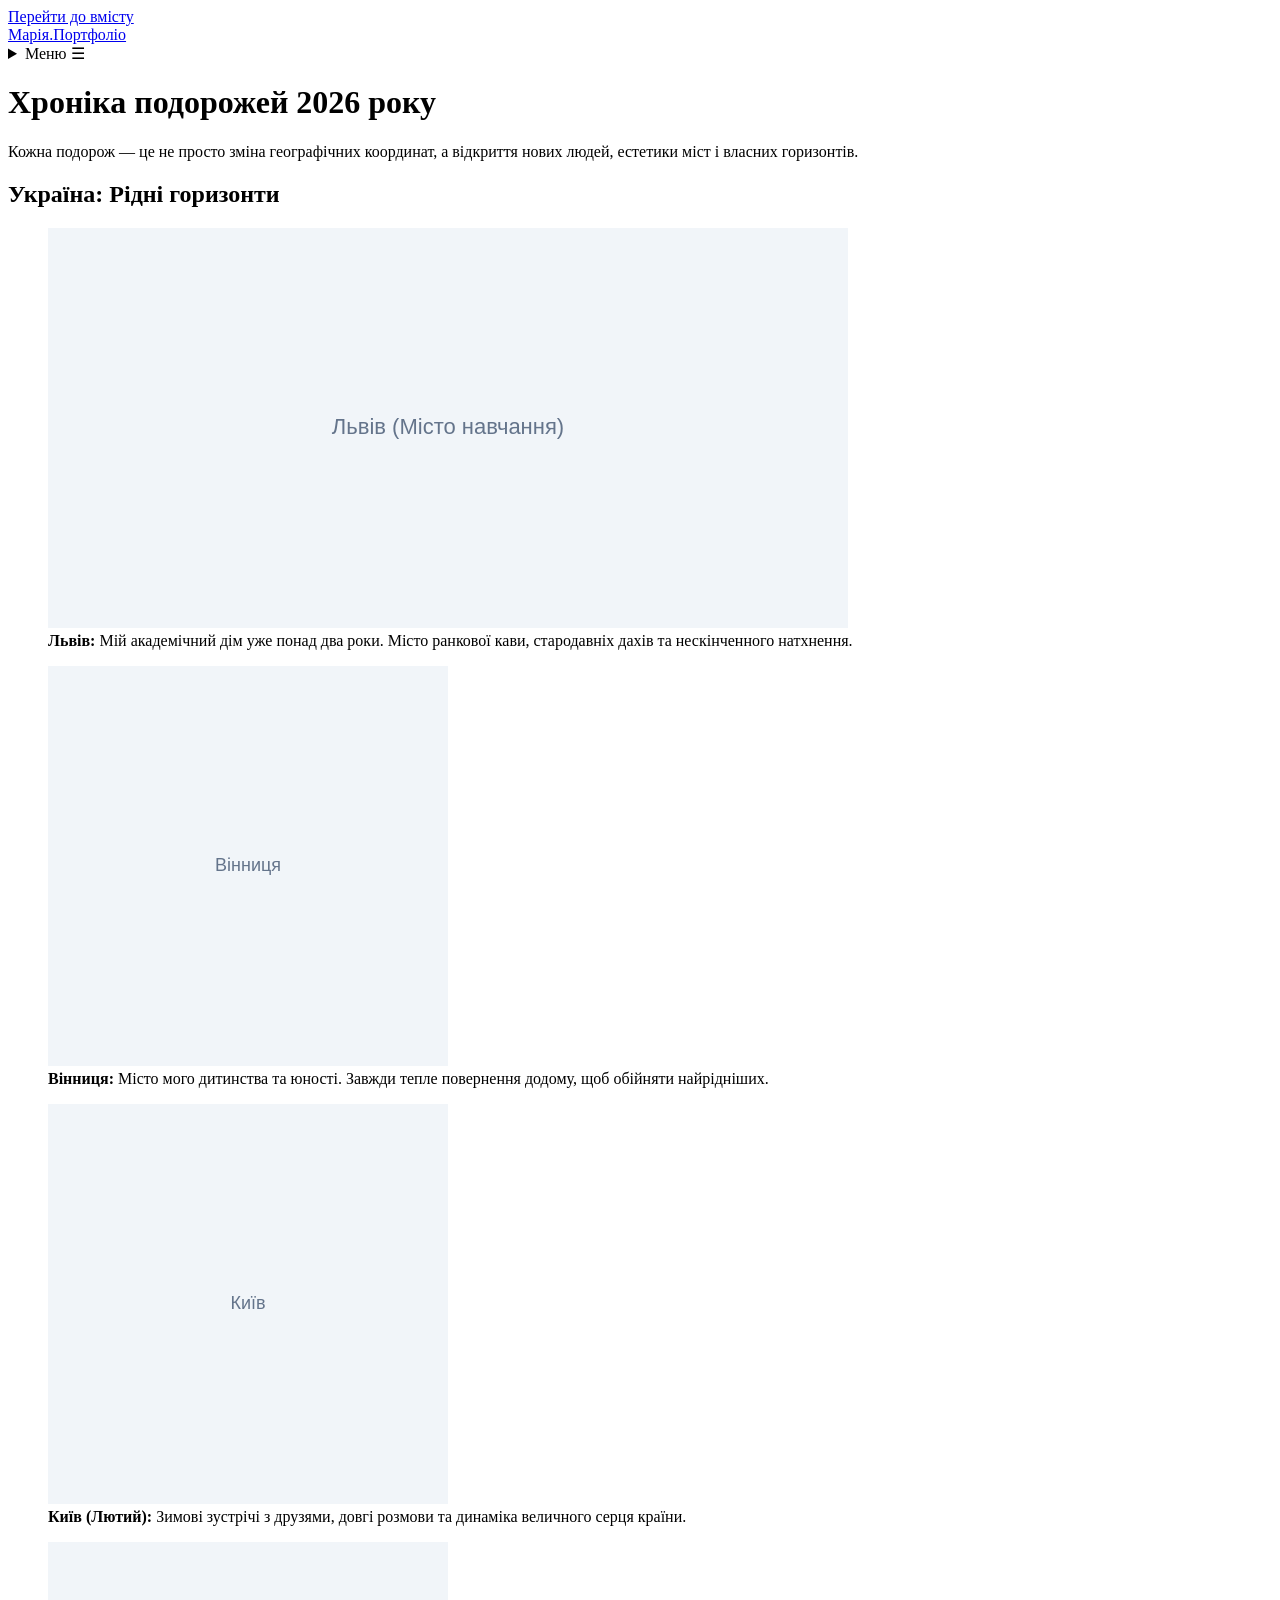
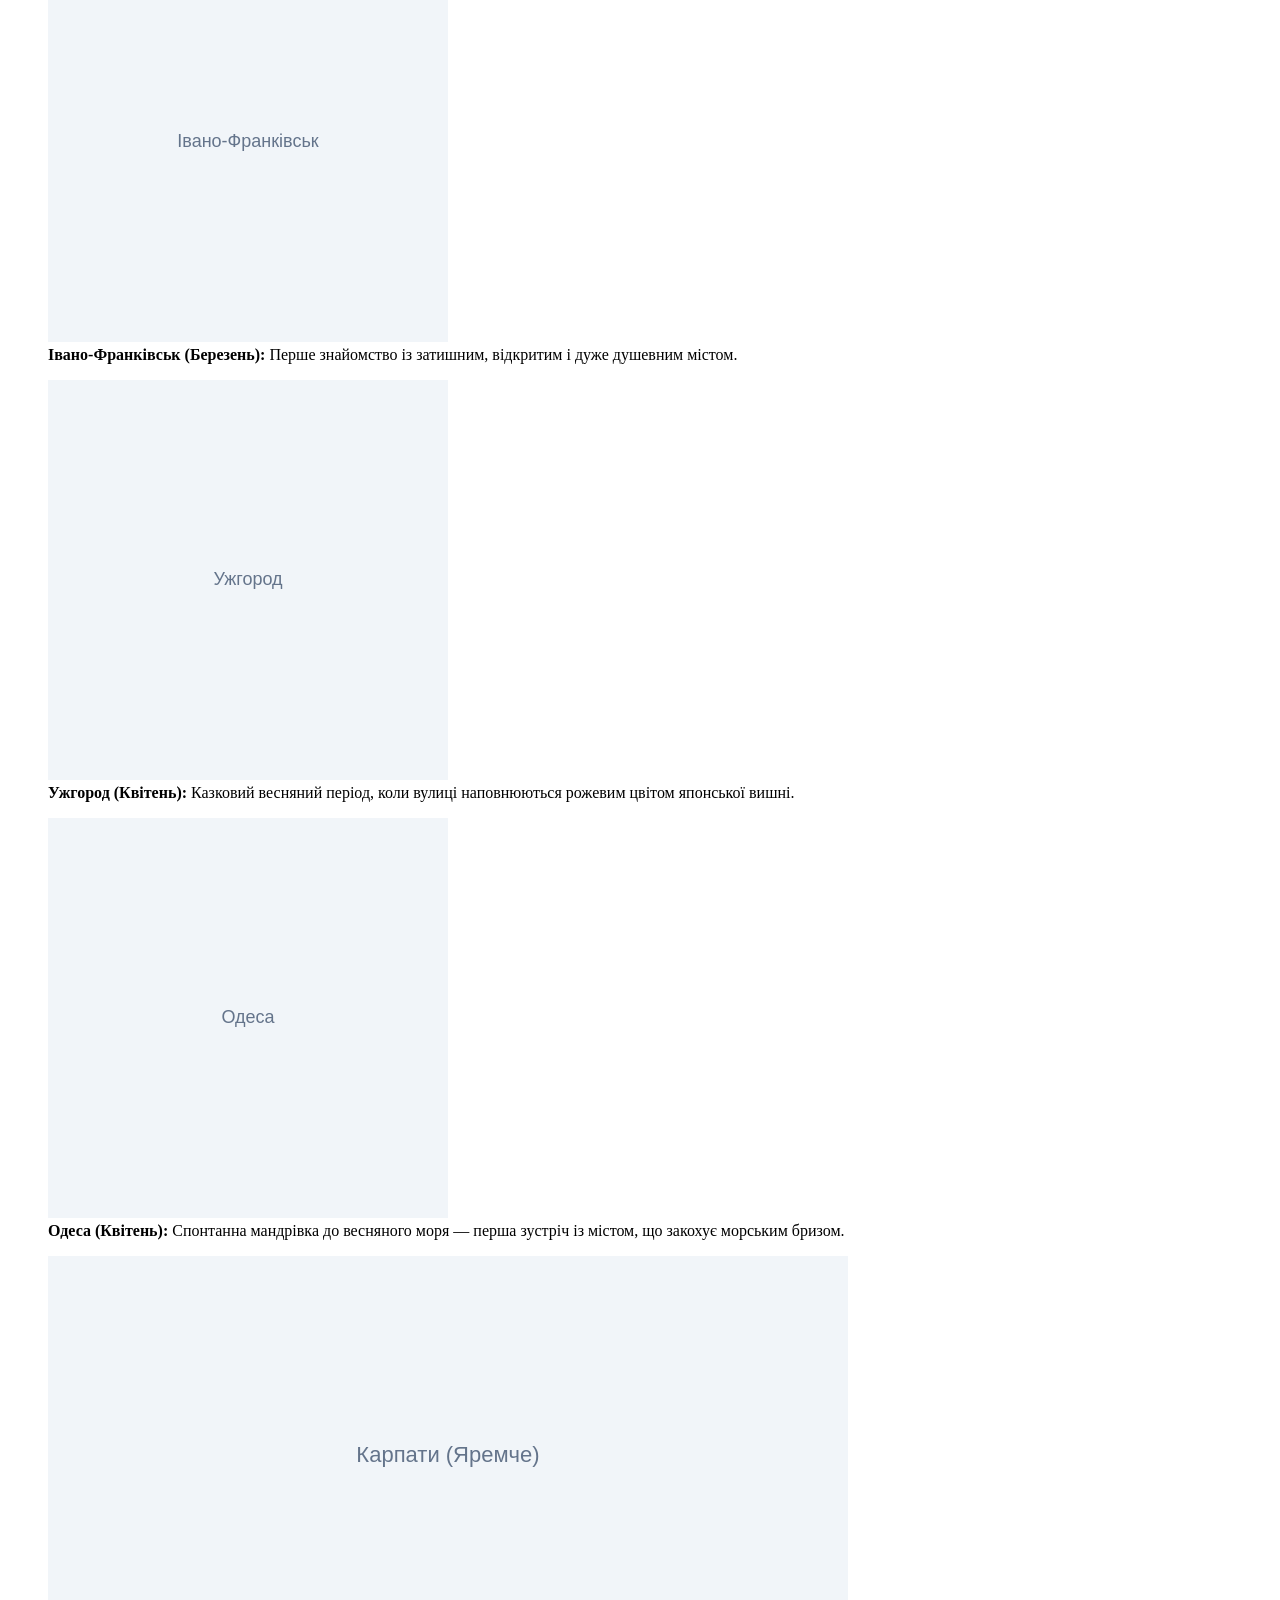
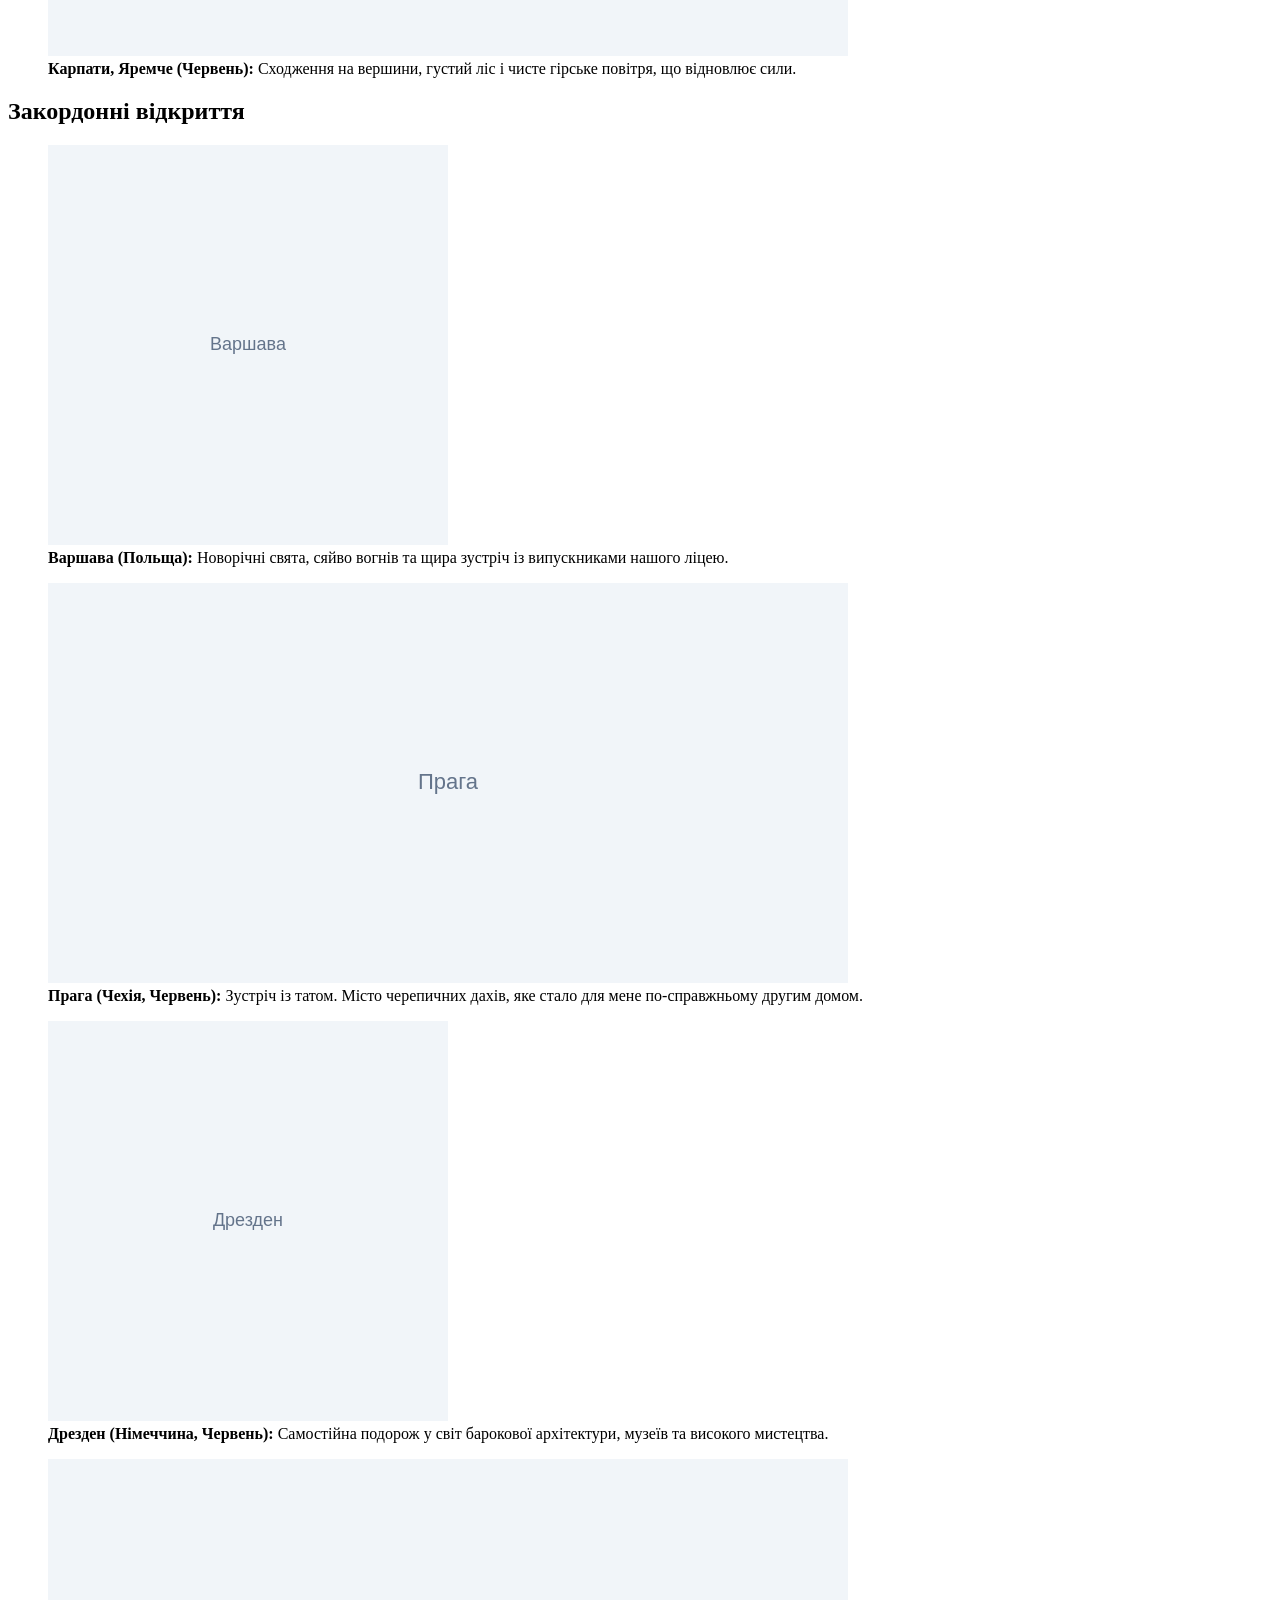
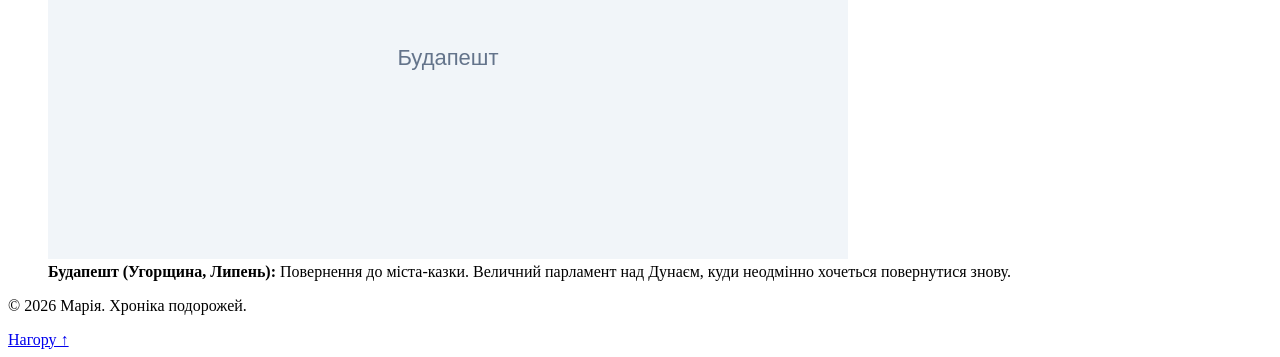
==== travel.html @ c231ede5 "Creating all parts of main website" ====
<!DOCTYPE html>
<html lang="uk">
<head>
    <meta charset="utf-8">
    <meta name="viewport" content="width=device-width, initial-scale=1">
    <title>Подорожі 2026 — Марія</title>
    <meta name="description" content="Щоденник мандрівок Марії за 2026 рік: Україна та європейські міста.">
    <link rel="stylesheet" href="css/style.css">
</head>
<body>
<a href="#main-content" class="skip-link">Перейти до вмісту</a>

<header class="header">
    <div class="container header__inner">
        <a href="index.html" class="header__logo">Марія.Портфоліо</a>
        <nav class="nav" aria-label="Навігація">
            <details class="nav__menu">
                <summary class="nav__summary">Меню ☰</summary>
                <ul class="nav__list">
                    <li><a href="index.html" class="nav__link">Головна</a></li>
                    <li><a href="books.html" class="nav__link">Книги</a></li>
                    <li><a href="travel.html" class="nav__link nav__link--active">Подорожі 2026</a></li>
                    <li><a href="index.html#contact" class="nav__link">Контакти</a></li>
                </ul>
            </details>
        </nav>
    </div>
</header>

<main id="main-content" class="container section">
    <h1 class="section__title">Хроніка подорожей 2026 року</h1>
    <p class="text-constrained">Кожна подорож — це не просто зміна географічних координат, а відкриття нових людей, естетики міст і власних горизонтів.</p>

    <!-- Секція: Україна -->
    <section class="section">
        <h2>Україна: Рідні горизонти</h2>
        <div class="mosaic-grid">
            <figure class="card mosaic-grid__item--wide">
                <img src="data:image/svg+xml;utf8,<svg xmlns='http://www.w3.org/2000/svg' width='800' height='400' style='background:%23f1f5f9;'><text x='50%25' y='50%25' dominant-baseline='middle' text-anchor='middle' fill='%2364748b' font-family='sans-serif' font-size='22'>Львів (Місто навчання)</text></svg>" alt="Вулички Львова" width="800" height="400" loading="lazy">
                <figcaption><strong>Львів:</strong> Мій академічний дім уже понад два роки. Місто ранкової кави, стародавніх дахів та нескінченного натхнення.</figcaption>
            </figure>

            <figure class="card">
                <img src="data:image/svg+xml;utf8,<svg xmlns='http://www.w3.org/2000/svg' width='400' height='400' style='background:%23f1f5f9;'><text x='50%25' y='50%25' dominant-baseline='middle' text-anchor='middle' fill='%2364748b' font-family='sans-serif' font-size='18'>Вінниця</text></svg>" alt="Місто Вінниця" width="400" height="400" loading="lazy">
                <figcaption><strong>Вінниця:</strong> Місто мого дитинства та юності. Завжди тепле повернення додому, щоб обійняти найрідніших.</figcaption>
            </figure>

            <figure class="card">
                <img src="data:image/svg+xml;utf8,<svg xmlns='http://www.w3.org/2000/svg' width='400' height='400' style='background:%23f1f5f9;'><text x='50%25' y='50%25' dominant-baseline='middle' text-anchor='middle' fill='%2364748b' font-family='sans-serif' font-size='18'>Київ</text></svg>" alt="Київ у лютому" width="400" height="400" loading="lazy">
                <figcaption><strong>Київ (Лютий):</strong> Зимові зустрічі з друзями, довгі розмови та динаміка величного серця країни.</figcaption>
            </figure>

            <figure class="card">
                <img src="data:image/svg+xml;utf8,<svg xmlns='http://www.w3.org/2000/svg' width='400' height='400' style='background:%23f1f5f9;'><text x='50%25' y='50%25' dominant-baseline='middle' text-anchor='middle' fill='%2364748b' font-family='sans-serif' font-size='18'>Івано-Франківськ</text></svg>" alt="Вулички Франківська" width="400" height="400" loading="lazy">
                <figcaption><strong>Івано-Франківськ (Березень):</strong> Перше знайомство із затишним, відкритим і дуже душевним містом.</figcaption>
            </figure>

            <figure class="card">
                <img src="data:image/svg+xml;utf8,<svg xmlns='http://www.w3.org/2000/svg' width='400' height='400' style='background:%23f1f5f9;'><text x='50%25' y='50%25' dominant-baseline='middle' text-anchor='middle' fill='%2364748b' font-family='sans-serif' font-size='18'>Ужгород</text></svg>" alt="Цвітіння сакури в Ужгороді" width="400" height="400" loading="lazy">
                <figcaption><strong>Ужгород (Квітень):</strong> Казковий весняний період, коли вулиці наповнюються рожевим цвітом японської вишні.</figcaption>
            </figure>

            <figure class="card">
                <img src="data:image/svg+xml;utf8,<svg xmlns='http://www.w3.org/2000/svg' width='400' height='400' style='background:%23f1f5f9;'><text x='50%25' y='50%25' dominant-baseline='middle' text-anchor='middle' fill='%2364748b' font-family='sans-serif' font-size='18'>Одеса</text></svg>" alt="Чорне море біля Одеси" width="400" height="400" loading="lazy">
                <figcaption><strong>Одеса (Квітень):</strong> Спонтанна мандрівка до весняного моря — перша зустріч із містом, що закохує морським бризом.</figcaption>
            </figure>

            <figure class="card mosaic-grid__item--wide">
                <img src="data:image/svg+xml;utf8,<svg xmlns='http://www.w3.org/2000/svg' width='800' height='400' style='background:%23f1f5f9;'><text x='50%25' y='50%25' dominant-baseline='middle' text-anchor='middle' fill='%2364748b' font-family='sans-serif' font-size='22'>Карпати (Яремче)</text></svg>" alt="Карпатські гори в Яремче" width="800" height="400" loading="lazy">
                <figcaption><strong>Карпати, Яремче (Червень):</strong> Сходження на вершини, густий ліс і чисте гірське повітря, що відновлює сили.</figcaption>
            </figure>
        </div>
    </section>

    <!-- Секція: Закордон -->
    <section class="section">
        <h2>Закордонні відкриття</h2>
        <div class="mosaic-grid">
            <figure class="card">
                <img src="data:image/svg+xml;utf8,<svg xmlns='http://www.w3.org/2000/svg' width='400' height='400' style='background:%23f1f5f9;'><text x='50%25' y='50%25' dominant-baseline='middle' text-anchor='middle' fill='%2364748b' font-family='sans-serif' font-size='18'>Варшава</text></svg>" alt="Святкова Варшава" width="400" height="400" loading="lazy">
                <figcaption><strong>Варшава (Польща):</strong> Новорічні свята, сяйво вогнів та щира зустріч із випускниками нашого ліцею.</figcaption>
            </figure>

            <figure class="card mosaic-grid__item--wide">
                <img src="data:image/svg+xml;utf8,<svg xmlns='http://www.w3.org/2000/svg' width='800' height='400' style='background:%23f1f5f9;'><text x='50%25' y='50%25' dominant-baseline='middle' text-anchor='middle' fill='%2364748b' font-family='sans-serif' font-size='22'>Прага</text></svg>" alt="Прага, Чехія" width="800" height="400" loading="lazy">
                <figcaption><strong>Прага (Чехія, Червень):</strong> Зустріч із татом. Місто черепичних дахів, яке стало для мене по-справжньому другим домом.</figcaption>
            </figure>

            <figure class="card">
                <img src="data:image/svg+xml;utf8,<svg xmlns='http://www.w3.org/2000/svg' width='400' height='400' style='background:%23f1f5f9;'><text x='50%25' y='50%25' dominant-baseline='middle' text-anchor='middle' fill='%2364748b' font-family='sans-serif' font-size='18'>Дрезден</text></svg>" alt="Дрезден, Німеччина" width="400" height="400" loading="lazy">
                <figcaption><strong>Дрезден (Німеччина, Червень):</strong> Самостійна подорож у світ барокової архітектури, музеїв та високого мистецтва.</figcaption>
            </figure>

            <figure class="card mosaic-grid__item--wide">
                <img src="data:image/svg+xml;utf8,<svg xmlns='http://www.w3.org/2000/svg' width='800' height='400' style='background:%23f1f5f9;'><text x='50%25' y='50%25' dominant-baseline='middle' text-anchor='middle' fill='%2364748b' font-family='sans-serif' font-size='22'>Будапешт</text></svg>" alt="Будапешт, Угорщина" width="800" height="400" loading="lazy">
                <figcaption><strong>Будапешт (Угорщина, Липень):</strong> Повернення до міста-казки. Величний парламент над Дунаєм, куди неодмінно хочеться повернутися знову.</figcaption>
            </figure>
        </div>
    </section>
</main>

<footer class="footer">
    <div class="container footer__inner">
        <p>&copy; 2026 Марія. Хроніка подорожей.</p>
        <a href="#main-content" class="footer__to-top">Нагору ↑</a>
    </div>
</footer>
</body>
</html>
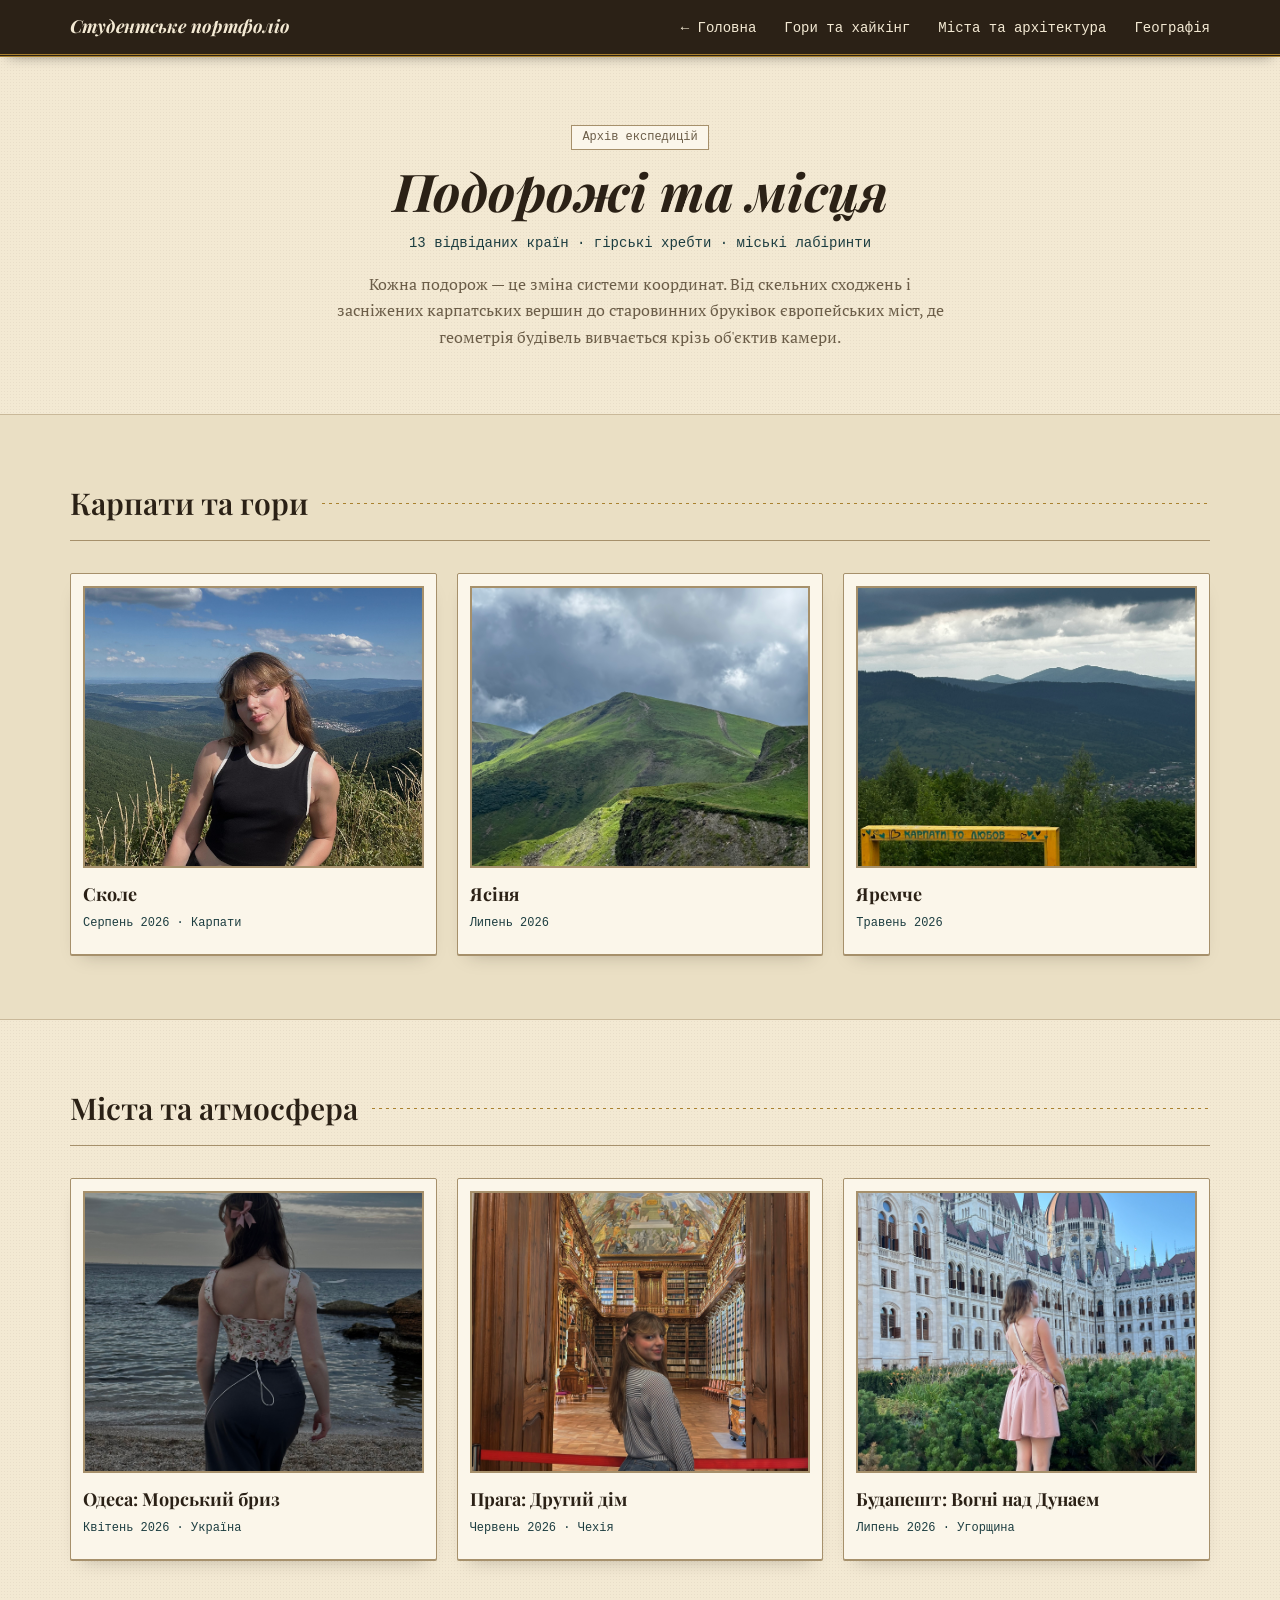
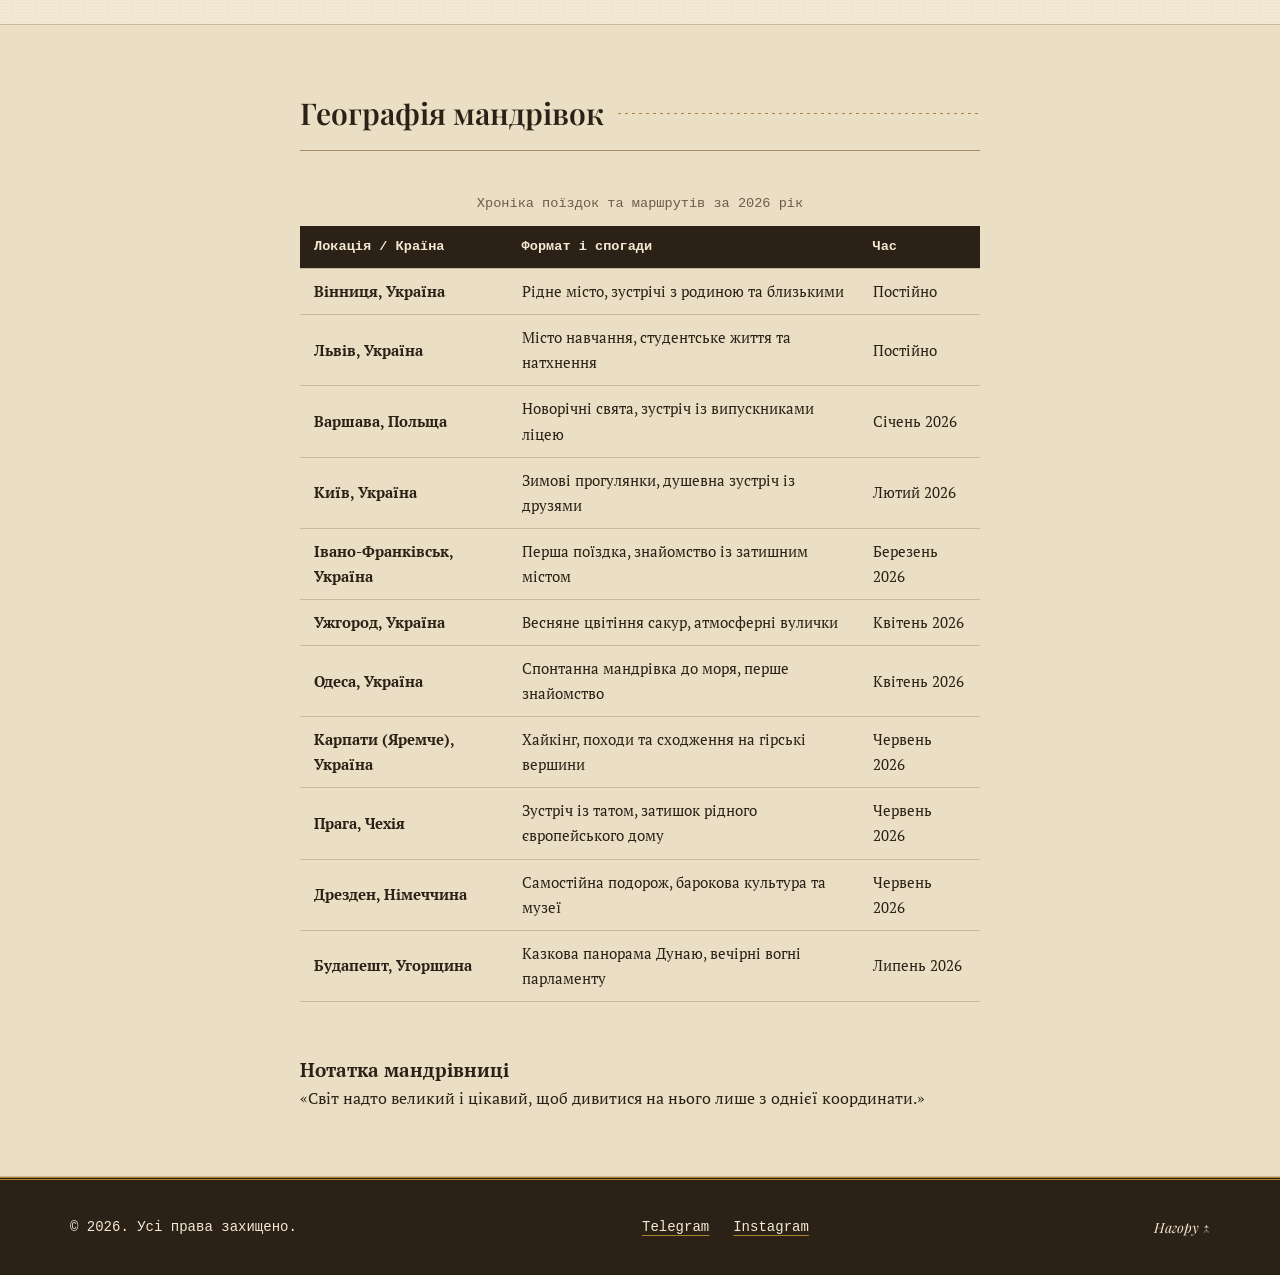
==== commit 454cc8e1: "Creating another part-site of main site" ====
--- a/travel.html
+++ b/travel.html
@@ -1,109 +1,248 @@
 <!DOCTYPE html>
 <html lang="uk">
 <head>
-    <meta charset="utf-8">
-    <meta name="viewport" content="width=device-width, initial-scale=1">
-    <title>Подорожі 2026 — Марія</title>
-    <meta name="description" content="Щоденник мандрівок Марії за 2026 рік: Україна та європейські міста.">
-    <link rel="stylesheet" href="css/style.css">
+    <meta charset="UTF-8" />
+    <meta name="viewport" content="width=device-width, initial-scale=1.0" />
+    <title>Подорожі та місця — Марія</title>
+    <meta
+            name="description"
+            content="Архів подорожей, міських спостережень та гірських маршрутів. 13 країн, вершини та естетика пам'ятних локацій."
+    />
+
+    <link rel="icon" href="img/favicon.ico" type="image/x-icon" />
+
+    <meta property="og:title" content="Подорожі та місця — Марія" />
+    <meta property="og:description" content="Фотоархів та нотатки з подорожей Україною та світом." />
+    <meta property="og:image" content="https://miarx.github.io/img/IMG_9785.jpg" />
+    <meta property="og:type" content="website" />
+
+    <link rel="preconnect" href="https://fonts.googleapis.com" />
+    <link rel="preconnect" href="https://fonts.gstatic.com" crossorigin />
+    <link
+            href="https://fonts.googleapis.com/css2?family=Playfair+Display:ital,wght@0,600;0,700;1,600;1,700&family=PT+Serif:ital,wght@0,400;0,700;1,400&family=PT+Mono&display=swap&subset=cyrillic,latin"
+            rel="stylesheet"
+    />
+
+    <link rel="stylesheet" href="css/style.css" />
 </head>
 <body>
-<a href="#main-content" class="skip-link">Перейти до вмісту</a>
-
-<header class="header">
-    <div class="container header__inner">
-        <a href="index.html" class="header__logo">Марія.Портфоліо</a>
-        <nav class="nav" aria-label="Навігація">
-            <details class="nav__menu">
-                <summary class="nav__summary">Меню ☰</summary>
-                <ul class="nav__list">
-                    <li><a href="index.html" class="nav__link">Головна</a></li>
-                    <li><a href="books.html" class="nav__link">Книги</a></li>
-                    <li><a href="travel.html" class="nav__link nav__link--active">Подорожі 2026</a></li>
-                    <li><a href="index.html#contact" class="nav__link">Контакти</a></li>
+<a href="#main" class="skip-link">Перейти до основного вмісту</a>
+
+<header class="site-header">
+    <div class="wrap">
+        <a href="index.html" class="brand" aria-label="Повернутися на головну">Студентське портфоліо</a>
+
+        <nav class="nav" aria-label="Головна навігація">
+            <ul class="nav-list">
+                <li><a href="index.html">← Головна</a></li>
+                <li><a href="#mountains">Гори та хайкінг</a></li>
+                <li><a href="#cities">Міста та архітектура</a></li>
+                <li><a href="#countries">Географія</a></li>
+            </ul>
+
+            <details class="mobile-menu">
+                <summary class="nav-toggle">Зміст ☰</summary>
+                <ul class="nav-mobile">
+                    <li><a href="index.html">← Головна</a></li>
+                    <li><a href="#mountains">Гори та хайкінг</a></li>
+                    <li><a href="#cities">Міста та архітектура</a></li>
+                    <li><a href="#countries">Географія</a></li>
                 </ul>
             </details>
         </nav>
     </div>
 </header>
 
-<main id="main-content" class="container section">
-    <h1 class="section__title">Хроніка подорожей 2026 року</h1>
-    <p class="text-constrained">Кожна подорож — це не просто зміна географічних координат, а відкриття нових людей, естетики міст і власних горизонтів.</p>
-
-    <!-- Секція: Україна -->
-    <section class="section">
-        <h2>Україна: Рідні горизонти</h2>
-        <div class="mosaic-grid">
-            <figure class="card mosaic-grid__item--wide">
-                <img src="data:image/svg+xml;utf8,<svg xmlns='http://www.w3.org/2000/svg' width='800' height='400' style='background:%23f1f5f9;'><text x='50%25' y='50%25' dominant-baseline='middle' text-anchor='middle' fill='%2364748b' font-family='sans-serif' font-size='22'>Львів (Місто навчання)</text></svg>" alt="Вулички Львова" width="800" height="400" loading="lazy">
-                <figcaption><strong>Львів:</strong> Мій академічний дім уже понад два роки. Місто ранкової кави, стародавніх дахів та нескінченного натхнення.</figcaption>
-            </figure>
-
-            <figure class="card">
-                <img src="data:image/svg+xml;utf8,<svg xmlns='http://www.w3.org/2000/svg' width='400' height='400' style='background:%23f1f5f9;'><text x='50%25' y='50%25' dominant-baseline='middle' text-anchor='middle' fill='%2364748b' font-family='sans-serif' font-size='18'>Вінниця</text></svg>" alt="Місто Вінниця" width="400" height="400" loading="lazy">
-                <figcaption><strong>Вінниця:</strong> Місто мого дитинства та юності. Завжди тепле повернення додому, щоб обійняти найрідніших.</figcaption>
-            </figure>
-
-            <figure class="card">
-                <img src="data:image/svg+xml;utf8,<svg xmlns='http://www.w3.org/2000/svg' width='400' height='400' style='background:%23f1f5f9;'><text x='50%25' y='50%25' dominant-baseline='middle' text-anchor='middle' fill='%2364748b' font-family='sans-serif' font-size='18'>Київ</text></svg>" alt="Київ у лютому" width="400" height="400" loading="lazy">
-                <figcaption><strong>Київ (Лютий):</strong> Зимові зустрічі з друзями, довгі розмови та динаміка величного серця країни.</figcaption>
-            </figure>
-
-            <figure class="card">
-                <img src="data:image/svg+xml;utf8,<svg xmlns='http://www.w3.org/2000/svg' width='400' height='400' style='background:%23f1f5f9;'><text x='50%25' y='50%25' dominant-baseline='middle' text-anchor='middle' fill='%2364748b' font-family='sans-serif' font-size='18'>Івано-Франківськ</text></svg>" alt="Вулички Франківська" width="400" height="400" loading="lazy">
-                <figcaption><strong>Івано-Франківськ (Березень):</strong> Перше знайомство із затишним, відкритим і дуже душевним містом.</figcaption>
-            </figure>
-
-            <figure class="card">
-                <img src="data:image/svg+xml;utf8,<svg xmlns='http://www.w3.org/2000/svg' width='400' height='400' style='background:%23f1f5f9;'><text x='50%25' y='50%25' dominant-baseline='middle' text-anchor='middle' fill='%2364748b' font-family='sans-serif' font-size='18'>Ужгород</text></svg>" alt="Цвітіння сакури в Ужгороді" width="400" height="400" loading="lazy">
-                <figcaption><strong>Ужгород (Квітень):</strong> Казковий весняний період, коли вулиці наповнюються рожевим цвітом японської вишні.</figcaption>
-            </figure>
-
-            <figure class="card">
-                <img src="data:image/svg+xml;utf8,<svg xmlns='http://www.w3.org/2000/svg' width='400' height='400' style='background:%23f1f5f9;'><text x='50%25' y='50%25' dominant-baseline='middle' text-anchor='middle' fill='%2364748b' font-family='sans-serif' font-size='18'>Одеса</text></svg>" alt="Чорне море біля Одеси" width="400" height="400" loading="lazy">
-                <figcaption><strong>Одеса (Квітень):</strong> Спонтанна мандрівка до весняного моря — перша зустріч із містом, що закохує морським бризом.</figcaption>
-            </figure>
-
-            <figure class="card mosaic-grid__item--wide">
-                <img src="data:image/svg+xml;utf8,<svg xmlns='http://www.w3.org/2000/svg' width='800' height='400' style='background:%23f1f5f9;'><text x='50%25' y='50%25' dominant-baseline='middle' text-anchor='middle' fill='%2364748b' font-family='sans-serif' font-size='22'>Карпати (Яремче)</text></svg>" alt="Карпатські гори в Яремче" width="800" height="400" loading="lazy">
-                <figcaption><strong>Карпати, Яремче (Червень):</strong> Сходження на вершини, густий ліс і чисте гірське повітря, що відновлює сили.</figcaption>
-            </figure>
-        </div>
-    </section>
-
-    <!-- Секція: Закордон -->
-    <section class="section">
-        <h2>Закордонні відкриття</h2>
-        <div class="mosaic-grid">
-            <figure class="card">
-                <img src="data:image/svg+xml;utf8,<svg xmlns='http://www.w3.org/2000/svg' width='400' height='400' style='background:%23f1f5f9;'><text x='50%25' y='50%25' dominant-baseline='middle' text-anchor='middle' fill='%2364748b' font-family='sans-serif' font-size='18'>Варшава</text></svg>" alt="Святкова Варшава" width="400" height="400" loading="lazy">
-                <figcaption><strong>Варшава (Польща):</strong> Новорічні свята, сяйво вогнів та щира зустріч із випускниками нашого ліцею.</figcaption>
-            </figure>
-
-            <figure class="card mosaic-grid__item--wide">
-                <img src="data:image/svg+xml;utf8,<svg xmlns='http://www.w3.org/2000/svg' width='800' height='400' style='background:%23f1f5f9;'><text x='50%25' y='50%25' dominant-baseline='middle' text-anchor='middle' fill='%2364748b' font-family='sans-serif' font-size='22'>Прага</text></svg>" alt="Прага, Чехія" width="800" height="400" loading="lazy">
-                <figcaption><strong>Прага (Чехія, Червень):</strong> Зустріч із татом. Місто черепичних дахів, яке стало для мене по-справжньому другим домом.</figcaption>
-            </figure>
-
-            <figure class="card">
-                <img src="data:image/svg+xml;utf8,<svg xmlns='http://www.w3.org/2000/svg' width='400' height='400' style='background:%23f1f5f9;'><text x='50%25' y='50%25' dominant-baseline='middle' text-anchor='middle' fill='%2364748b' font-family='sans-serif' font-size='18'>Дрезден</text></svg>" alt="Дрезден, Німеччина" width="400" height="400" loading="lazy">
-                <figcaption><strong>Дрезден (Німеччина, Червень):</strong> Самостійна подорож у світ барокової архітектури, музеїв та високого мистецтва.</figcaption>
-            </figure>
-
-            <figure class="card mosaic-grid__item--wide">
-                <img src="data:image/svg+xml;utf8,<svg xmlns='http://www.w3.org/2000/svg' width='800' height='400' style='background:%23f1f5f9;'><text x='50%25' y='50%25' dominant-baseline='middle' text-anchor='middle' fill='%2364748b' font-family='sans-serif' font-size='22'>Будапешт</text></svg>" alt="Будапешт, Угорщина" width="800" height="400" loading="lazy">
-                <figcaption><strong>Будапешт (Угорщина, Липень):</strong> Повернення до міста-казки. Величний парламент над Дунаєм, куди неодмінно хочеться повернутися знову.</figcaption>
-            </figure>
+<main id="main">
+    <section class="section about">
+        <div class="wrap narrow animated-entry">
+            <div class="about-body" style="text-align: center;">
+                <p class="dossier-tag">Архів експедицій</p>
+                <h1 class="about-name" style="margin-bottom: 12px;">Подорожі та місця</h1>
+                <p class="about-sub">13 відвіданих країн · гірські хребти · міські лабіринти</p>
+                <p class="about-lede" style="margin-inline: auto;">
+                    Кожна подорож — це зміна системи координат. Від скельних сходжень і засніжених карпатських
+                    вершин до старовинних бруківок європейських міст, де геометрія будівель вивчається крізь об'єктив камери.
+                </p>
+            </div>
+        </div>
+    </section>
+
+    <section id="mountains" class="section alt">
+        <div class="wrap">
+            <h2 class="section-title"><span>Карпати та гори</span></h2>
+            <div class="grid three">
+                <figure class="card gallery-card">
+                    <picture>
+                        <source media="(min-width: 768px)" srcset="img/IMG_2150.jpeg" />
+                        <img src="img/IMG_2150.jpeg" alt="Карпатські хребти поблизу Сколе" width="400" height="280" loading="lazy" />
+                    </picture>
+                    <figcaption class="gallery-caption">
+                        <strong>Сколе</strong>
+                        <p class="meta"><time datetime="2026-06">Серпень 2026</time> · Карпати</p>
+                    </figcaption>
+                </figure>
+
+                <figure class="card gallery-card">
+                    <picture>
+                        <source media="(min-width: 768px)" srcset="img/IMG_0397.jpeg" />
+                        <img src="img/IMG_0397.jpeg" alt="Гірські річки та стежки в Ясіні" width="400" height="280" loading="lazy" />
+                    </picture>
+                    <figcaption class="gallery-caption">
+                        <strong>Ясіня</strong>
+                        <p class="meta"><time datetime="2026-06">Липень 2026</time></p>
+                    </figcaption>
+                </figure>
+
+                <figure class="card gallery-card">
+                    <picture>
+                        <source media="(min-width: 768px)" srcset="img/IMG_8104.jpeg" />
+                        <img src="img/IMG_8104.jpeg" alt="Гірські річки та стежки в Яремче" width="400" height="280" loading="lazy" />
+                    </picture>
+                    <figcaption class="gallery-caption">
+                        <strong>Яремче</strong>
+                        <p class="meta"><time datetime="20206">Травень 2026</time></p>
+                    </figcaption>
+                </figure>
+            </div>
+        </div>
+    </section>
+
+
+    <section id="cities" class="section">
+        <div class="wrap">
+            <h2 class="section-title"><span>Міста та атмосфера</span></h2>
+            <div class="grid three">
+                <figure class="card gallery-card">
+                    <picture>
+                        <source media="(min-width: 768px)" srcset="img/IMG_6170.jpeg" />
+                        <img src="img/IMG_6170.jpeg" alt="Одеса" width="400" height="280" loading="lazy" />
+                    </picture>
+                    <figcaption class="gallery-caption">
+                        <strong>Одеса: Морський бриз</strong>
+                        <p class="meta"><time datetime="2026">Квітень 2026</time> · Україна</p>
+                    </figcaption>
+                </figure>
+
+                <figure class="card gallery-card">
+                    <picture>
+                        <source media="(min-width: 768px)" srcset="img/IMG_3045.jpg" />
+                        <img src="img/IMG_3045.jpg" alt="Прага" width="400" height="280" loading="lazy" />
+                    </picture>
+                    <figcaption class="gallery-caption">
+                        <strong>Прага: Другий дім</strong>
+                        <p class="meta"><time datetime="2026-06">Червень 2026</time> · Чехія</p>
+                    </figcaption>
+                </figure>
+
+                <figure class="card gallery-card">
+                    <picture>
+                        <source media="(min-width: 768px)" srcset="img/IMG_2734.jpeg" />
+                        <img src="img/IMG_2734.jpeg" alt="Будапешт" width="400" height="280" loading="lazy" />
+                    </picture>
+                    <figcaption class="gallery-caption">
+                        <strong>Будапешт: Вогні над Дунаєм</strong>
+                        <p class="meta"><time datetime="2026-07">Липень 2026</time> · Угорщина</p>
+                </figure>
+            </div>
+        </div>
+    </section>
+
+    <section id="countries" class="section alt">
+        <div class="wrap narrow">
+            <h2 class="section-title"><span>Географія мандрівок</span></h2>
+            <div class="table-wrapper">
+                <table class="table">
+                    <caption>Хроніка поїздок та маршрутів за 2026 рік</caption>
+                    <thead>
+                    <tr>
+                        <th scope="col">Локація / Країна</th>
+                        <th scope="col">Формат і спогади</th>
+                        <th scope="col">Час</th>
+                    </tr>
+                    </thead>
+                    <tbody>
+                    <tr>
+                        <th scope="row">Вінниця, Україна</th>
+                        <td>Рідне місто, зустрічі з родиною та близькими</td>
+                        <td>Постійно</td>
+                    </tr>
+                    <tr>
+                        <th scope="row">Львів, Україна</th>
+                        <td>Місто навчання, студентське життя та натхнення</td>
+                        <td>Постійно</td>
+                    </tr>
+                    <tr>
+                        <th scope="row">Варшава, Польща</th>
+                        <td>Новорічні свята, зустріч із випускниками ліцею</td>
+                        <td><time datetime="2026-01">Січень 2026</time></td>
+                    </tr>
+                    <tr>
+                        <th scope="row">Київ, Україна</th>
+                        <td>Зимові прогулянки, душевна зустріч із друзями</td>
+                        <td><time datetime="2026-02">Лютий 2026</time></td>
+                    </tr>
+                    <tr>
+                        <th scope="row">Івано-Франківськ, Україна</th>
+                        <td>Перша поїздка, знайомство із затишним містом</td>
+                        <td><time datetime="2026-03">Березень 2026</time></td>
+                    </tr>
+                    <tr>
+                        <th scope="row">Ужгород, Україна</th>
+                        <td>Весняне цвітіння сакур, атмосферні вулички</td>
+                        <td><time datetime="2026-04">Квітень 2026</time></td>
+                    </tr>
+                    <tr>
+                        <th scope="row">Одеса, Україна</th>
+                        <td>Спонтанна мандрівка до моря, перше знайомство</td>
+                        <td><time datetime="2026-04">Квітень 2026</time></td>
+                    </tr>
+                    <tr>
+                        <th scope="row">Карпати (Яремче), Україна</th>
+                        <td>Хайкінг, походи та сходження на гірські вершини</td>
+                        <td><time datetime="2026-06">Червень 2026</time></td>
+                    </tr>
+                    <tr>
+                        <th scope="row">Прага, Чехія</th>
+                        <td>Зустріч із татом, затишок рідного європейського дому</td>
+                        <td><time datetime="2026-06">Червень 2026</time></td>
+                    </tr>
+                    <tr>
+                        <th scope="row">Дрезден, Німеччина</th>
+                        <td>Самостійна подорож, барокова культура та музеї</td>
+                        <td><time datetime="2026-06">Червень 2026</time></td>
+                    </tr>
+                    <tr>
+                        <th scope="row">Будапешт, Угорщина</th>
+                        <td>Казкова панорама Дунаю, вечірні вогні парламенту</td>
+                        <td><time datetime="2026-07">Липень 2026</time></td>
+                    </tr>
+                    </tbody>
+                </table>
+            </div>
+
+            <aside class="quick-note">
+                <br>
+                <br>
+                <h3 class="quick-note__title">Нотатка мандрівниці</h3>
+                <p class="quick-note__text">
+                    «Світ надто великий і цікавий, щоб дивитися на нього лише з однієї координати.»
+                </p>
+            </aside>
         </div>
     </section>
 </main>
 
-<footer class="footer">
-    <div class="container footer__inner">
-        <p>&copy; 2026 Марія. Хроніка подорожей.</p>
-        <a href="#main-content" class="footer__to-top">Нагору ↑</a>
+<footer class="site-footer">
+    <div class="wrap">
+        <p>&copy; 2026. Усі права захищено.</p>
+        <ul>
+            <li><a href="https://t.me/miarxxx" target="_blank" rel="noopener noreferrer" aria-label="Telegram профіль">Telegram</a></li>
+            <li><a href="https://instagram.com" target="_blank" rel="noopener noreferrer" aria-label="Instagram профіль">Instagram</a></li>
+        </ul>
+        <a href="#main" class="footer-top">Нагору ↑</a>
     </div>
 </footer>
+
 </body>
 </html>
--- a/css/style.css
+++ b/css/style.css
@@ -0,0 +1,979 @@
+
+:root {
+    color-scheme: light;
+    --paper: #f3e9d3;
+    --paper-alt: #eadfc4;
+    --surface: #fbf6ea;
+    --ink: #2b2116;
+    --ink-muted: #6b5d48;
+    --rust: #a6432e;
+    --rust-dark: #832f1e;
+    --teal: #29565a;
+    --teal-dark: #1c3d40;
+    --gold: #a9812f;
+    --line: #c9b899;
+    --line-strong: #a6906b;
+
+    --font-display: 'Playfair Display', Georgia, serif;
+    --font-serif: 'PT Serif', Georgia, serif;
+    --font-mono: 'PT Mono', 'Courier New', monospace;
+
+    --wrap: 1180px;
+    --wrap-narrow: 720px;
+}
+
+@media (prefers-color-scheme: dark) {
+    :root:not(.light) {
+        color-scheme: dark;
+        --paper: #221a12;
+        --paper-alt: #1a140d;
+        --surface: #2b2116;
+        --ink: #f1e7d2;
+        --ink-muted: #c9b899;
+        --rust: #e07856;
+        --rust-dark: #f2a184;
+        --teal: #5fa3a8;
+        --teal-dark: #86c2c6;
+        --gold: #d8b86a;
+        --line: #4a3d29;
+        --line-strong: #6b5a3c;
+    }
+}
+
+
+*,
+*::before,
+*::after {
+    box-sizing: border-box;
+    margin: 0;
+    padding: 0;
+}
+
+html {
+    scroll-behavior: smooth;
+}
+
+body {
+    background-color: var(--paper);
+    color: var(--ink);
+    font-family: var(--font-serif);
+    line-height: 1.65;
+    -webkit-font-smoothing: antialiased;
+    background-image: radial-gradient(rgba(43, 33, 22, 0.05) 0.6px, transparent 0.6px);
+    background-size: 3px 3px;
+    min-height: 100vh;
+    display: flex;
+    flex-direction: column;
+}
+
+::selection {
+    background: var(--gold);
+    color: var(--paper);
+}
+
+:focus-visible {
+    outline: 2px solid var(--teal);
+    outline-offset: 3px;
+}
+
+a {
+    color: inherit;
+}
+
+img {
+    display: block;
+    max-width: 100%;
+}
+
+.wrap,
+.container {
+    width: 100%;
+    max-width: var(--wrap);
+    margin-inline: auto;
+    padding-inline: 20px;
+}
+
+.wrap.narrow {
+    max-width: var(--wrap-narrow);
+}
+
+
+.skip-link {
+    position: absolute;
+    left: -9999px;
+    top: 16px;
+    z-index: 1000;
+    background: var(--ink);
+    color: var(--paper);
+    padding: 8px 20px;
+    border-radius: 2px;
+    font-family: var(--font-mono);
+    font-weight: 700;
+}
+.skip-link:focus {
+    left: 16px;
+}
+
+
+.site-header,
+.header {
+    position: sticky;
+    top: 0;
+    z-index: 50;
+    border-bottom: 3px double var(--gold);
+    background: var(--ink);
+    box-shadow: 0 6px 14px -8px rgba(0, 0, 0, 0.5);
+}
+
+.site-header .wrap,
+.header__inner {
+    display: flex;
+    align-items: center;
+    justify-content: space-between;
+    padding-block: 12px;
+}
+
+.brand,
+.header__logo {
+    font-family: var(--font-display);
+    font-size: 1.125rem;
+    font-weight: 700;
+    font-style: italic;
+    color: var(--paper);
+    text-decoration: none;
+    transition: color 0.2s;
+}
+.brand:hover,
+.header__logo:hover {
+    color: var(--gold);
+}
+
+.nav {
+    position: relative;
+}
+
+.nav-list,
+.nav__list {
+    display: none;
+    align-items: center;
+    gap: 28px;
+    list-style: none;
+}
+
+.nav-list a,
+.nav__link {
+    border-bottom: 1px solid transparent;
+    padding-bottom: 2px;
+    font-family: var(--font-mono);
+    font-size: 0.875rem;
+    color: var(--paper);
+    text-decoration: none;
+    transition: color 0.2s, border-color 0.2s;
+}
+.nav-list a:hover,
+.nav-list a:focus,
+.nav__link:hover,
+.nav__link:focus {
+    border-color: var(--gold);
+}
+.nav-list a.active,
+.nav__link--active {
+    border-color: var(--gold);
+    color: var(--gold);
+}
+
+.nav-toggle,
+.nav__summary {
+    display: inline-block;
+    border: 1px solid var(--gold);
+    background: transparent;
+    color: var(--paper);
+    padding: 6px 12px;
+    border-radius: 2px;
+    font-family: var(--font-mono);
+    font-size: 0.875rem;
+    cursor: pointer;
+    list-style: none;
+    transition: background 0.2s, color 0.2s;
+}
+.nav__summary::-webkit-details-marker {
+    display: none;
+}
+.nav-toggle:hover,
+.nav__summary:hover,
+.nav-toggle:focus,
+.nav__summary:focus {
+    background: var(--gold);
+    color: var(--ink);
+}
+.mobile-menu {
+    position: relative;
+}
+
+.mobile-menu summary {
+    cursor: pointer;
+}
+
+.mobile-menu summary::-webkit-details-marker {
+    display: none;
+}
+
+.nav-mobile {
+    position: absolute;
+    right: 0;
+    top: calc(100% + 10px);
+
+    display: flex;
+    flex-direction: column;
+    gap: 2px;
+
+    min-width: 210px;
+
+    border: 1px solid var(--ink);
+    background: var(--surface);
+
+    padding: 12px;
+
+    box-shadow: 4px 4px 0 var(--gold);
+    list-style: none;
+}
+
+.nav-mobile a {
+    display: block;
+    padding: 6px 8px;
+
+    font-family: var(--font-mono);
+    font-size: 0.875rem;
+
+    color: var(--ink);
+    text-decoration: none;
+
+    transition: background 0.2s;
+}
+
+.nav-mobile a:hover,
+.nav-mobile a:focus {
+    background-color: var(--paper-alt);
+}
+}
+.nav-mobile-link {
+    display: block;
+    padding: 6px 8px;
+    font-family: var(--font-mono);
+    font-size: 0.875rem;
+    color: var(--ink);
+    text-decoration: none;
+    transition: background 0.2s;
+}
+.nav-mobile a:hover,
+.nav-mobile a:focus,
+.nav-mobile-link:hover,
+.nav-mobile-link:focus {
+    background-color: var(--paper-alt);
+}
+.nav-mobile a.active,
+.nav-mobile-link.active {
+    font-weight: 700;
+    color: var(--rust-dark);
+}
+
+@media (min-width: 1024px) {
+    .nav-list {
+        display: flex;
+    }
+
+    .mobile-menu {
+        display: none;
+    }
+}
+
+
+main {
+    flex: 1;
+}
+
+.section {
+    scroll-margin-top: 80px;
+    padding-block: 48px;
+}
+@media (min-width: 768px) {
+    .section {
+        padding-block: 64px;
+    }
+}
+
+.section.alt,
+main > .section:nth-of-type(even) {
+    border-block: 1px solid var(--line);
+    background: var(--paper-alt);
+}
+
+.section-title,
+.section__title {
+    display: flex;
+    align-items: center;
+    gap: 12px;
+    margin-bottom: 32px;
+    padding-bottom: 12px;
+    border-bottom: 1px solid var(--line-strong);
+    font-family: var(--font-display);
+    font-size: 1.5rem;
+    font-weight: 600;
+    color: var(--ink);
+}
+@media (min-width: 768px) {
+    .section-title,
+    .section__title {
+        font-size: 1.875rem;
+    }
+}
+.section-title::after,
+.section__title::after {
+    content: '';
+    flex: 1;
+    align-self: center;
+    height: 3px;
+    background: radial-gradient(var(--gold) 1px, transparent 1.4px);
+    background-size: 7px 3px;
+    background-repeat: repeat-x;
+}
+
+
+.about .wrap,
+.about-layout {
+    display: flex;
+    flex-direction: column;
+    align-items: center;
+    gap: 28px;
+}
+
+@media (min-width: 768px) {
+    .about .wrap,
+    .about-layout {
+        flex-direction: row;
+        align-items: center;
+        gap: 36px;
+    }
+}
+
+.animated-entry {
+    animation: fadeIn 0.7s ease-out both;
+}
+@keyframes fadeIn {
+    from {
+        opacity: 0;
+        transform: translateY(10px);
+    }
+    to {
+        opacity: 1;
+        transform: translateY(0);
+    }
+}
+
+.photo-col,
+.about-layout__media {
+    flex: 0 0 auto;
+    display: flex;
+    justify-content: center;
+    padding: 0;
+}
+
+.avatar-img {
+    width: 100%;
+    max-width: 270px;
+    aspect-ratio: 1 / 1;
+    object-fit: cover;
+    border-radius: 12px;
+    border: 2px solid var(--ink);
+    box-shadow: 8px 8px 0 var(--gold);
+    transition: transform 0.25s ease, box-shadow 0.25s ease;
+}
+
+.avatar-img:hover {
+    transform: translate(-3px, -3px);
+    box-shadow: 12px 12px 0 var(--gold);
+}
+
+.photo-frame {
+    position: relative;
+    display: inline-block;
+    width: 100%;
+    max-width: 270px;
+}
+.photo-frame img {
+    aspect-ratio: 1 / 1;
+    width: 100%;
+    object-fit: cover;
+    transform: rotate(-2deg);
+    border: 8px solid var(--surface);
+    box-shadow: 0 2px 0 var(--line-strong), 0 14px 24px -10px rgba(43, 33, 22, 0.4);
+}
+
+.tape {
+    position: absolute;
+    z-index: 10;
+    height: 24px;
+    width: 68px;
+    border: 1px solid rgba(169, 129, 47, 0.45);
+    background: linear-gradient(135deg, rgba(169, 129, 47, 0.5), rgba(169, 129, 47, 0.28));
+    box-shadow: 0 2px 5px rgba(43, 33, 22, 0.3);
+}
+.tape-tl {
+    top: -10px;
+    left: 4px;
+    transform: rotate(-10deg);
+}
+.tape-br {
+    bottom: -8px;
+    right: 0;
+    transform: rotate(7deg);
+}
+
+.stamp {
+    position: absolute;
+    bottom: -20px;
+    right: -20px;
+    z-index: 20;
+    display: flex;
+    align-items: center;
+    justify-content: center;
+    height: 78px;
+    width: 78px;
+    transform: rotate(9deg);
+    border: 2px dashed var(--rust);
+    border-radius: 50%;
+    background: var(--paper);
+    padding: 6px;
+    text-align: center;
+    font-family: var(--font-mono);
+    font-size: 0.62rem;
+    line-height: 1.2;
+    color: var(--rust-dark);
+}
+
+.about-body,
+.about-layout__content {
+    flex: 1;
+}
+
+.dossier-tag {
+    display: inline-block;
+    margin-bottom: 12px;
+    border: 1px solid var(--line-strong);
+    background: var(--surface);
+    padding: 2px 10px;
+    font-family: var(--font-mono);
+    font-size: 0.75rem;
+    color: var(--ink-muted);
+}
+
+.about-name,
+.about-layout__content h1 {
+    margin-bottom: 6px;
+    font-family: var(--font-display);
+    font-size: 2.25rem;
+    font-weight: 700;
+    font-style: italic;
+    line-height: 1.1;
+    color: var(--ink);
+}
+@media (min-width: 768px) {
+    .about-name,
+    .about-layout__content h1 {
+        font-size: 3.25rem;
+    }
+}
+
+.about-sub {
+    margin-bottom: 16px;
+    font-family: var(--font-mono);
+    font-size: 0.875rem;
+    color: var(--teal-dark);
+}
+
+.about-lede,
+.about-layout__content p {
+    max-width: 68ch;
+    color: var(--ink-muted);
+}
+
+/* Цитата */
+.quote {
+    position: relative;
+    max-width: 46ch;
+    margin-block: 28px;
+    transform: rotate(-0.5deg);
+    border: 1px solid var(--line-strong);
+    background: var(--surface);
+    padding: 16px 20px;
+    font-style: italic;
+    box-shadow: 4px 5px 0 rgba(43, 33, 22, 0.07);
+}
+.quote p {
+    font-weight: 500;
+    color: var(--ink);
+}
+.quote cite {
+    display: block;
+    margin-top: 8px;
+    font-family: var(--font-mono);
+    font-size: 0.875rem;
+    font-style: normal;
+    font-weight: 600;
+    color: var(--teal-dark);
+}
+
+.quote .pin,
+.quote::before {
+    content: "";
+    position: absolute;
+    top: -7px;
+    left: 20px;
+    z-index: 10;
+    height: 13px;
+    width: 13px;
+    border-radius: 50%;
+    background: radial-gradient(circle at 30% 30%, #e2836a, var(--rust) 60%, var(--rust-dark));
+    box-shadow: 0 3px 4px rgba(43, 33, 22, 0.35);
+}
+
+.contacts,
+.contacts-compact {
+    margin-top: 20px;
+    display: flex;
+    flex-direction: column;
+    gap: 6px;
+    border-top: 1px solid var(--line);
+    padding-top: 14px;
+    font-family: var(--font-mono);
+    font-size: 0.875rem;
+    font-style: normal;
+    color: var(--ink-muted);
+}
+.contacts a,
+.contacts-compact a {
+    color: var(--teal-dark);
+    text-decoration: none;
+}
+.contacts a:hover,
+.contacts a:focus,
+.contacts-compact a:hover,
+.contacts-compact a:focus {
+    text-decoration: underline;
+}
+
+
+.grid,
+.card-grid {
+    display: grid;
+    grid-template-columns: 1fr;
+    gap: 20px;
+}
+@media (min-width: 768px) {
+    .grid,
+    .card-grid {
+        grid-template-columns: repeat(2, 1fr);
+    }
+}
+@media (min-width: 1024px) {
+    .grid.three,
+    .card-grid {
+        grid-template-columns: repeat(3, 1fr);
+    }
+}
+
+.card {
+    position: relative;
+    border-radius: 2px;
+    border: 1px solid var(--line-strong);
+    background: var(--surface);
+    padding: 20px;
+    padding-top: 26px;
+    box-shadow: 0 1px 0 var(--line-strong), 0 10px 18px -12px rgba(43, 33, 22, 0.35);
+    transition: transform 0.3s;
+    clip-path: polygon(
+            0 6px, 3% 0, 8% 5px, 14% 0, 20% 5px, 27% 0, 34% 5px, 41% 0, 48% 5px,
+            55% 0, 62% 5px, 69% 0, 76% 5px, 83% 0, 90% 5px, 97% 0, 100% 6px,
+            100% 100%, 0 100%
+    );
+}
+.card:hover {
+    transform: translateY(-4px);
+}
+.card.accent,
+#education-lyceum .card,
+#education-university .card {
+    border-left: 3px solid var(--teal);
+}
+.card h3 {
+    margin-bottom: 8px;
+    font-family: var(--font-display);
+    font-size: 1.125rem;
+    font-weight: 700;
+    color: var(--ink);
+}
+.card .meta {
+    margin-bottom: 8px;
+    font-family: var(--font-mono);
+    font-size: 0.75rem;
+    color: var(--ink-muted);
+}
+.card p.body,
+.card p {
+    font-size: 0.96rem;
+    color: var(--ink-muted);
+}
+.card .badge,
+.card__badge {
+    position: absolute;
+    right: 16px;
+    top: 16px;
+    border: 1px solid var(--rust-dark);
+    border-radius: 999px;
+    background: var(--paper);
+    padding: 2px 10px;
+    font-family: var(--font-mono);
+    font-size: 0.75rem;
+    color: var(--rust-dark);
+}
+
+
+.table {
+    width: 100%;
+    border-collapse: collapse;
+    text-align: left;
+    font-size: 0.95rem;
+}
+
+.table caption {
+    padding: 10px;
+    font-family: var(--font-mono);
+    font-size: 0.85rem;
+    color: var(--ink-muted);
+}
+
+.table th,
+.table td {
+    padding: 10px 14px;
+    border-bottom: 1px solid var(--line);
+}
+
+.table thead th {
+    background: var(--ink);
+    color: var(--paper);
+    font-family: var(--font-mono);
+    font-weight: 600;
+    font-size: 0.85rem;
+}
+
+.table tbody tr:hover {
+    background-color: var(--paper-alt);
+}
+
+.lede {
+    margin-bottom: 24px;
+    color: var(--ink-muted);
+}
+.music-list,
+#music ul {
+    display: flex;
+    flex-direction: column;
+    gap: 16px;
+    list-style: none;
+}
+.music-list li,
+#music li {
+    border-left: 2px solid var(--gold);
+    padding-left: 20px;
+    color: var(--ink-muted);
+}
+.music-list strong,
+#music strong {
+    font-family: var(--font-display);
+    font-style: italic;
+    color: var(--ink);
+}
+
+.skills-list,
+.skill-list {
+    display: flex;
+    flex-direction: column;
+    gap: 20px;
+    list-style: none;
+}
+.skill-label,
+.skill-list__label {
+    font-family: var(--font-mono);
+    font-size: 0.875rem;
+    color: var(--ink);
+}
+.skill-track,
+.skill-list__bar {
+    position: relative;
+    margin-top: 8px;
+    height: 10px;
+    overflow: hidden;
+    border: 1px solid var(--line-strong);
+    background-color: var(--surface);
+    background-image: repeating-linear-gradient(
+            90deg,
+            transparent,
+            transparent 9.9%,
+            var(--line) 9.9%,
+            var(--line) 10%
+    );
+}
+.skill-fill,
+.skill-list__progress {
+    height: 100%;
+    background: var(--rust);
+}
+
+.skill-85 {
+    width: 85%;
+}
+
+.skill-80 {
+    width: 80%;
+}
+
+.skill-75 {
+    width: 75%;
+}
+
+.skill-70 {
+    width: 70%;
+}
+
+.facts-list,
+#facts ul {
+    display: flex;
+    flex-direction: column;
+    gap: 12px;
+    list-style: none;
+}
+.facts-list li,
+#facts li {
+    border: 1px dashed var(--line-strong);
+    background: var(--surface);
+    padding: 12px 20px;
+    font-family: var(--font-mono);
+    font-size: 0.875rem;
+    color: var(--ink-muted);
+}
+.facts-list .mark,
+#facts li::before {
+    content: "✦ ";
+    margin-right: 8px;
+    color: var(--rust);
+}
+
+
+.quotes-stack {
+    display: flex;
+    flex-direction: column;
+    gap: 32px;
+}
+#quotes cite {
+    color: var(--teal-dark);
+    font-weight: 600;
+}
+
+
+.contact-form,
+.form {
+    display: flex;
+    flex-direction: column;
+    gap: 20px;
+    max-width: 600px;
+    border: 1px solid var(--ink);
+    background: var(--surface);
+    padding: 32px;
+    box-shadow: 6px 6px 0 var(--gold);
+}
+.field,
+.form__group {
+    display: flex;
+    flex-direction: column;
+    gap: 6px;
+}
+.field label,
+.form__group label {
+    font-family: var(--font-mono);
+    font-size: 0.875rem;
+    color: var(--ink);
+}
+.field input,
+.field select,
+.field textarea,
+.form__input,
+.form__select,
+.form__textarea {
+    border: 0;
+    border-bottom: 1.5px solid var(--line-strong);
+    background: transparent;
+    padding: 10px 12px;
+    font-family: var(--font-serif);
+    font-size: 1rem;
+    color: var(--ink);
+    outline: none;
+    transition: border-color 0.2s;
+}
+.field textarea,
+.form__textarea {
+    resize: vertical;
+}
+.field input:focus,
+.field select:focus,
+.field textarea:focus,
+.form__input:focus,
+.form__select:focus,
+.form__textarea:focus {
+    border-color: var(--rust);
+}
+.consent,
+.form__checkbox {
+    display: flex;
+    align-items: center;
+    gap: 12px;
+}
+.consent input,
+.form__checkbox input {
+    accent-color: var(--rust);
+}
+.consent label,
+.form__checkbox label {
+    font-family: var(--font-mono);
+    font-size: 0.875rem;
+    color: var(--ink);
+}
+.submit-btn,
+.form__button {
+    align-self: flex-start;
+    border: 0;
+    border-radius: 2px;
+    background: var(--ink);
+    color: var(--paper);
+    padding: 10px 36px;
+    font-family: var(--font-mono);
+    font-size: 0.875rem;
+    letter-spacing: 0.03em;
+    cursor: pointer;
+    transition: background 0.2s, transform 0.2s;
+}
+.submit-btn:hover,
+.submit-btn:focus,
+.form__button:hover,
+.form__button:focus {
+    transform: translateY(-1px);
+    background: var(--rust-dark);
+}
+.form-status {
+    border: 1px solid var(--teal);
+    background: var(--paper);
+    padding: 10px 16px;
+    font-family: var(--font-mono);
+    font-size: 0.875rem;
+    color: var(--teal-dark);
+}
+.form-status[hidden] {
+    display: none;
+}
+
+
+.site-footer,
+.footer {
+    margin-top: auto;
+    border-top: 3px double var(--gold);
+    background: var(--ink);
+    color: var(--paper);
+    padding-block: 36px;
+}
+.site-footer .wrap,
+.footer__inner {
+    display: flex;
+    flex-direction: column;
+    align-items: center;
+    gap: 12px;
+    text-align: center;
+    font-family: var(--font-mono);
+    font-size: 0.875rem;
+}
+@media (min-width: 768px) {
+    .site-footer .wrap,
+    .footer__inner {
+        flex-direction: row;
+        justify-content: space-between;
+    }
+}
+.site-footer ul,
+.footer__socials {
+    display: flex;
+    gap: 24px;
+    list-style: none;
+}
+.site-footer a,
+.footer a {
+    color: var(--paper);
+}
+.site-footer ul a,
+.footer__socials a {
+    text-decoration: underline;
+    text-decoration-color: var(--gold);
+    text-underline-offset: 4px;
+}
+.footer-top,
+.footer__to-top {
+    font-family: var(--font-display);
+    font-style: italic;
+    text-decoration: none;
+}
+
+@media (prefers-reduced-motion: reduce) {
+    * {
+        animation: none;
+        transition: none;
+        scroll-behavior: auto;
+    }
+}
+
+/* ---------- Галерея подорожей (figure / figcaption) ---------- */
+.gallery-card {
+    padding: 12px;
+    display: flex;
+    flex-direction: column;
+    gap: 12px;
+    clip-path: none; /* вимикаємо рваний край для фотокарток */
+}
+
+.gallery-card picture,
+.gallery-card img {
+    width: 100%;
+    aspect-ratio: 4 / 3;
+    object-fit: cover;
+    border: 1px solid var(--line-strong);
+    background-color: var(--paper-alt);
+}
+
+.gallery-caption {
+    display: flex;
+    flex-direction: column;
+    gap: 4px;
+}
+
+.gallery-caption strong {
+    font-family: var(--font-display);
+    font-size: 1.125rem;
+    color: var(--ink);
+}
+
+.gallery-caption .meta {
+    font-family: var(--font-mono);
+    font-size: 0.75rem;
+    color: var(--teal-dark);
+}
+
+.gallery-caption .body {
+    font-size: 0.9rem;
+    color: var(--ink-muted);
+}
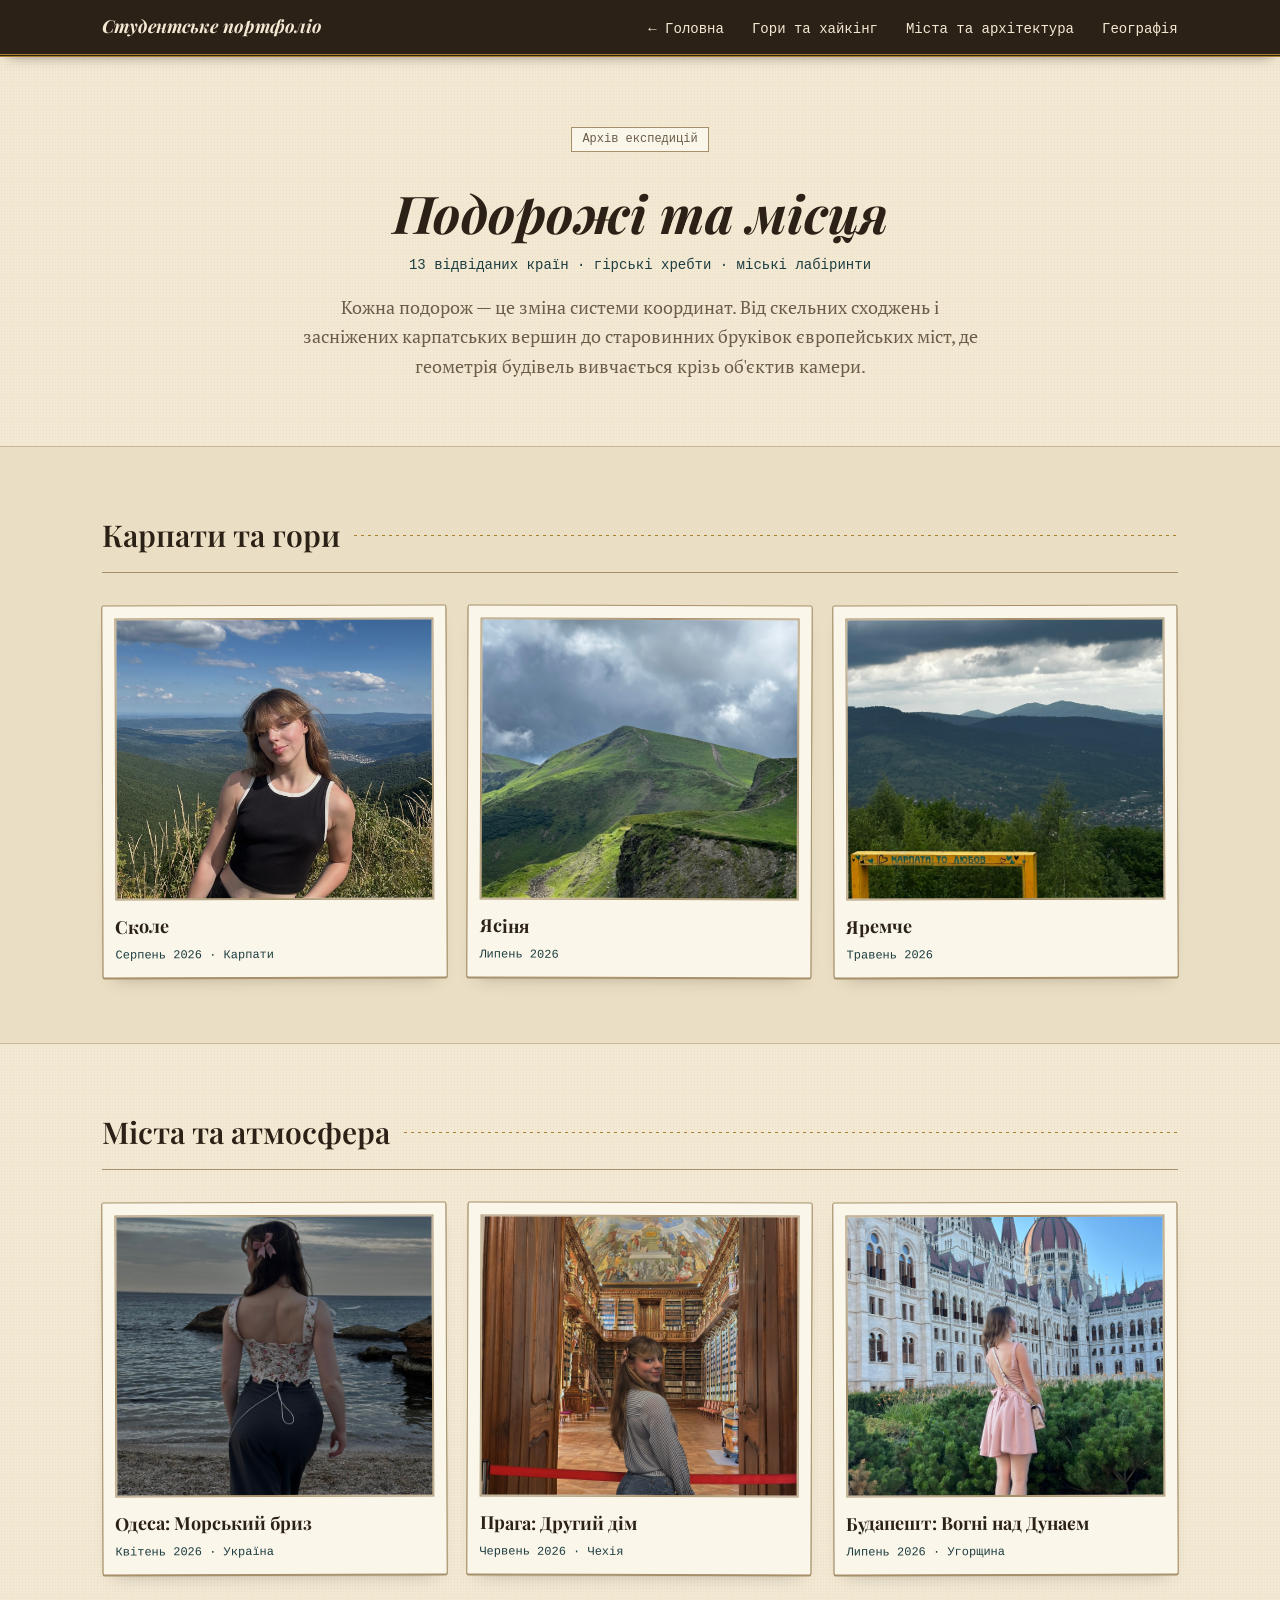
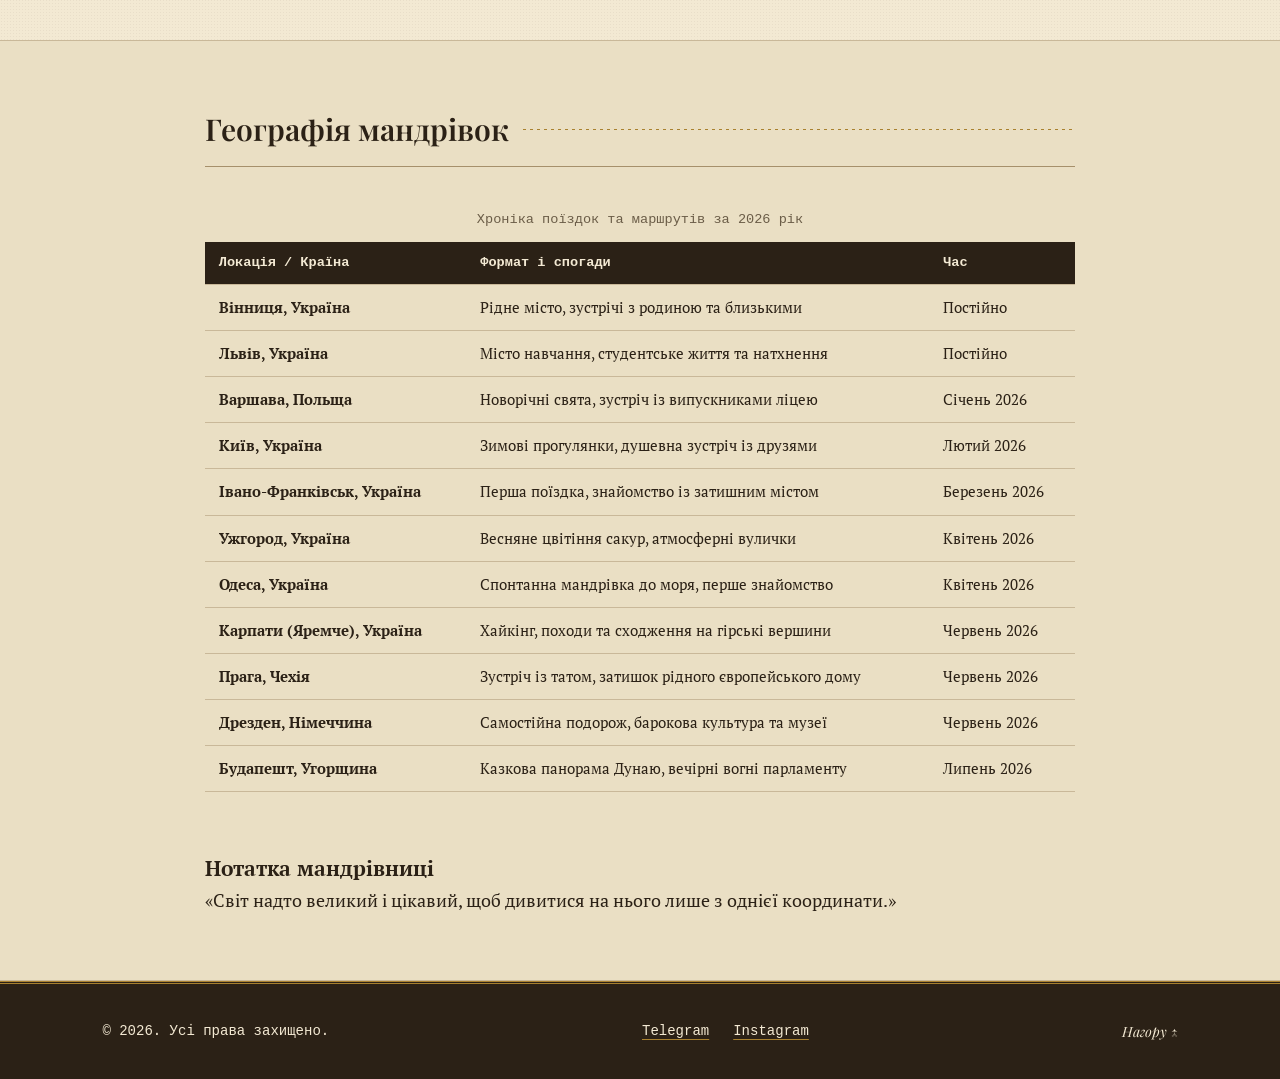
==== commit a2bf5d72: "Code polishing" ====
--- a/travel.html
+++ b/travel.html
@@ -79,7 +79,7 @@
                     </picture>
                     <figcaption class="gallery-caption">
                         <strong>Сколе</strong>
-                        <p class="meta"><time datetime="2026-06">Серпень 2026</time> · Карпати</p>
+                        <p class="meta"><time datetime="2026-08">Серпень 2026</time> · Карпати</p>
                     </figcaption>
                 </figure>
 
@@ -90,7 +90,7 @@
                     </picture>
                     <figcaption class="gallery-caption">
                         <strong>Ясіня</strong>
-                        <p class="meta"><time datetime="2026-06">Липень 2026</time></p>
+                        <p class="meta"><time datetime="2026-07">Липень 2026</time></p>
                     </figcaption>
                 </figure>
 
@@ -101,7 +101,7 @@
                     </picture>
                     <figcaption class="gallery-caption">
                         <strong>Яремче</strong>
-                        <p class="meta"><time datetime="20206">Травень 2026</time></p>
+                        <p class="meta"><time datetime="2026-05">Травень 2026</time></p>
                     </figcaption>
                 </figure>
             </div>
@@ -120,7 +120,7 @@
                     </picture>
                     <figcaption class="gallery-caption">
                         <strong>Одеса: Морський бриз</strong>
-                        <p class="meta"><time datetime="2026">Квітень 2026</time> · Україна</p>
+                        <p class="meta"><time datetime="2026-04">Квітень 2026</time> · Україна</p>
                     </figcaption>
                 </figure>
 
@@ -143,6 +143,7 @@
                     <figcaption class="gallery-caption">
                         <strong>Будапешт: Вогні над Дунаєм</strong>
                         <p class="meta"><time datetime="2026-07">Липень 2026</time> · Угорщина</p>
+                    </figcaption>
                 </figure>
             </div>
         </div>
--- a/css/style.css
+++ b/css/style.css
@@ -18,8 +18,10 @@
     --font-serif: 'PT Serif', Georgia, serif;
     --font-mono: 'PT Mono', 'Courier New', monospace;
 
-    --wrap: 1180px;
-    --wrap-narrow: 720px;
+    --font-size-base: clamp(1rem, 0.95rem + 0.25vw, 1.125rem);
+    --font-size-h1: clamp(2.25rem, 1.5rem + 4vw, 4rem);
+    --font-size-h2: clamp(1.5rem, 1.2rem + 2vw, 2.25rem);
+
 }
 
 @media (prefers-color-scheme: dark) {
@@ -64,6 +66,7 @@
     min-height: 100vh;
     display: flex;
     flex-direction: column;
+    font-size: var(--font-size-base);
 }
 
 ::selection {
@@ -88,13 +91,30 @@
 .wrap,
 .container {
     width: 100%;
-    max-width: var(--wrap);
     margin-inline: auto;
-    padding-inline: 20px;
-}
-
-.wrap.narrow {
-    max-width: var(--wrap-narrow);
+    padding-inline: 5%;
+}
+
+@media (min-width: 768px) {
+    .wrap,
+    .container {
+        padding-inline: 6%;
+    }
+
+    .wrap.narrow {
+        padding-inline: 12%;
+    }
+}
+
+@media (min-width: 1024px) {
+    .wrap,
+    .container {
+        padding-inline: 8%;
+    }
+
+    .wrap.narrow {
+        padding-inline: 16%;
+    }
 }
 
 
@@ -255,7 +275,6 @@
 .nav-mobile a:focus {
     background-color: var(--paper-alt);
 }
-}
 .nav-mobile-link {
     display: block;
     padding: 6px 8px;
@@ -308,8 +327,35 @@
     background: var(--paper-alt);
 }
 
+.card:nth-child(odd) {
+    transform: rotate(-0.2deg);
+}
+
+.gallery-card:nth-child(even) {
+    transform: rotate(0.2deg);
+}
+
+.facts-list li:nth-child(3n) {
+    border-left: 2px solid var(--gold);
+}
+
+
+.nav__list .nav__link:not(.nav__link--active) {
+    color: var(--paper);
+}
+
+.gallery-card:not(:last-child) {
+    margin-bottom: 0;
+}
+
+.form__group:not(:last-child) {
+    margin-bottom: 0;
+}
+
+
 .section-title,
 .section__title {
+    font-size: var(--font-size-h2);
     display: flex;
     align-items: center;
     gap: 12px;
@@ -394,11 +440,23 @@
     box-shadow: 12px 12px 0 var(--gold);
 }
 
+.nav__link:active {
+    color: var(--gold);
+}
+
+.form__button:active {
+    transform: translateY(1px);
+}
+
+.footer__socials a:active {
+    color: var(--rust);
+}
+
 .photo-frame {
     position: relative;
     display: inline-block;
     width: 100%;
-    max-width: 270px;
+    max-width: 17rem;
 }
 .photo-frame img {
     aspect-ratio: 1 / 1;
@@ -412,8 +470,8 @@
 .tape {
     position: absolute;
     z-index: 10;
-    height: 24px;
-    width: 68px;
+    height: 1.5rem;
+    width: 4.25rem;
     border: 1px solid rgba(169, 129, 47, 0.45);
     background: linear-gradient(135deg, rgba(169, 129, 47, 0.5), rgba(169, 129, 47, 0.28));
     box-shadow: 0 2px 5px rgba(43, 33, 22, 0.3);
@@ -458,7 +516,7 @@
 
 .dossier-tag {
     display: inline-block;
-    margin-bottom: 12px;
+    margin-bottom: 2rem;
     border: 1px solid var(--line-strong);
     background: var(--surface);
     padding: 2px 10px;
@@ -469,6 +527,7 @@
 
 .about-name,
 .about-layout__content h1 {
+    font-size: var(--font-size-h1);
     margin-bottom: 6px;
     font-family: var(--font-display);
     font-size: 2.25rem;
@@ -505,7 +564,7 @@
     transform: rotate(-0.5deg);
     border: 1px solid var(--line-strong);
     background: var(--surface);
-    padding: 16px 20px;
+    padding: 0.5rem 1.25rem;
     font-style: italic;
     box-shadow: 4px 5px 0 rgba(43, 33, 22, 0.07);
 }
@@ -542,7 +601,7 @@
     margin-top: 20px;
     display: flex;
     flex-direction: column;
-    gap: 6px;
+    gap: 1.75rem;
     border-top: 1px solid var(--line);
     padding-top: 14px;
     font-family: var(--font-mono);
@@ -566,21 +625,10 @@
 .grid,
 .card-grid {
     display: grid;
-    grid-template-columns: 1fr;
-    gap: 20px;
-}
-@media (min-width: 768px) {
-    .grid,
-    .card-grid {
-        grid-template-columns: repeat(2, 1fr);
-    }
-}
-@media (min-width: 1024px) {
-    .grid.three,
-    .card-grid {
-        grid-template-columns: repeat(3, 1fr);
-    }
-}
+    grid-template-columns: repeat(auto-fit, minmax(16rem, 1fr));
+    gap: 1.25rem;
+}
+
 
 .card {
     position: relative;
@@ -600,25 +648,30 @@
 .card:hover {
     transform: translateY(-4px);
 }
-.card.accent,
+
+.card--accent {
+    border-left: 3px solid var(--teal);
+}
+
+
 #education-lyceum .card,
 #education-university .card {
     border-left: 3px solid var(--teal);
 }
-.card h3 {
+.card__title {
     margin-bottom: 8px;
     font-family: var(--font-display);
     font-size: 1.125rem;
     font-weight: 700;
     color: var(--ink);
 }
-.card .meta {
+.card__meta {
     margin-bottom: 8px;
     font-family: var(--font-mono);
     font-size: 0.75rem;
     color: var(--ink-muted);
 }
-.card p.body,
+.card p__body,
 .card p {
     font-size: 0.96rem;
     color: var(--ink-muted);
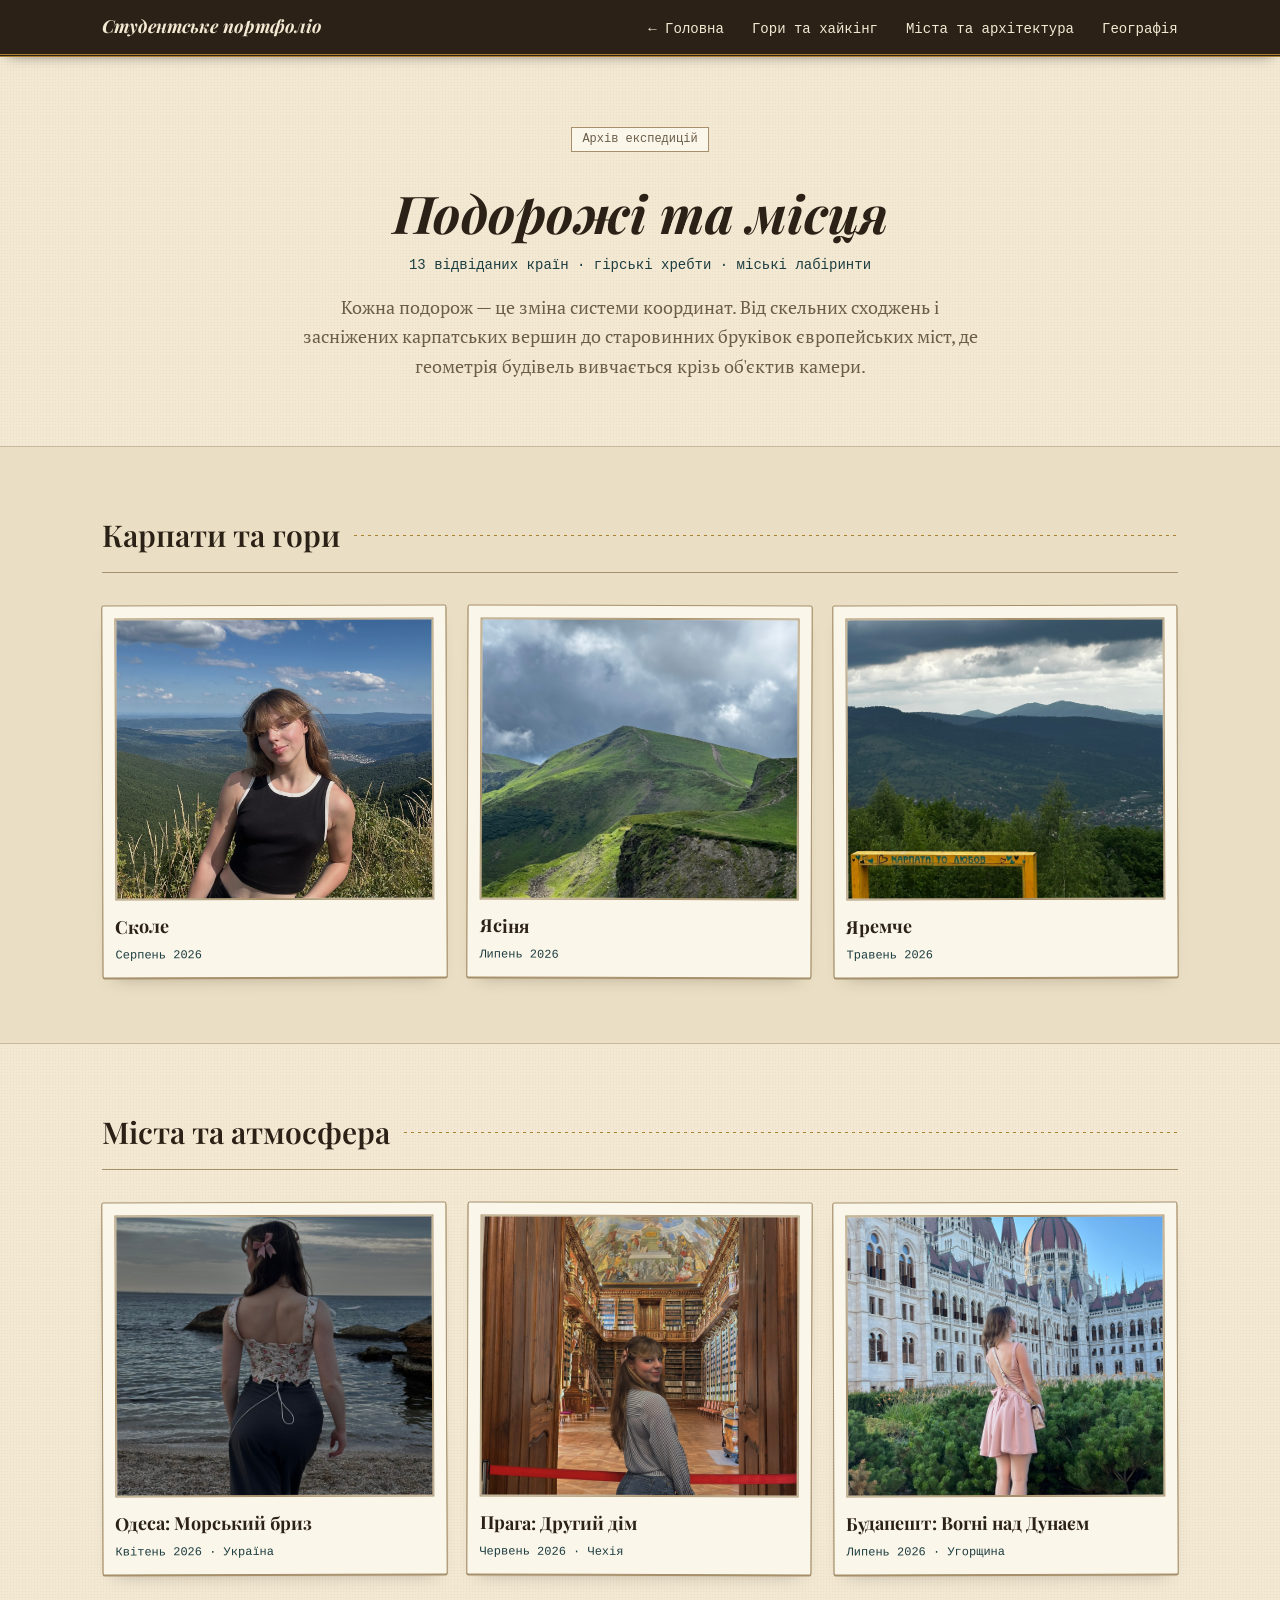
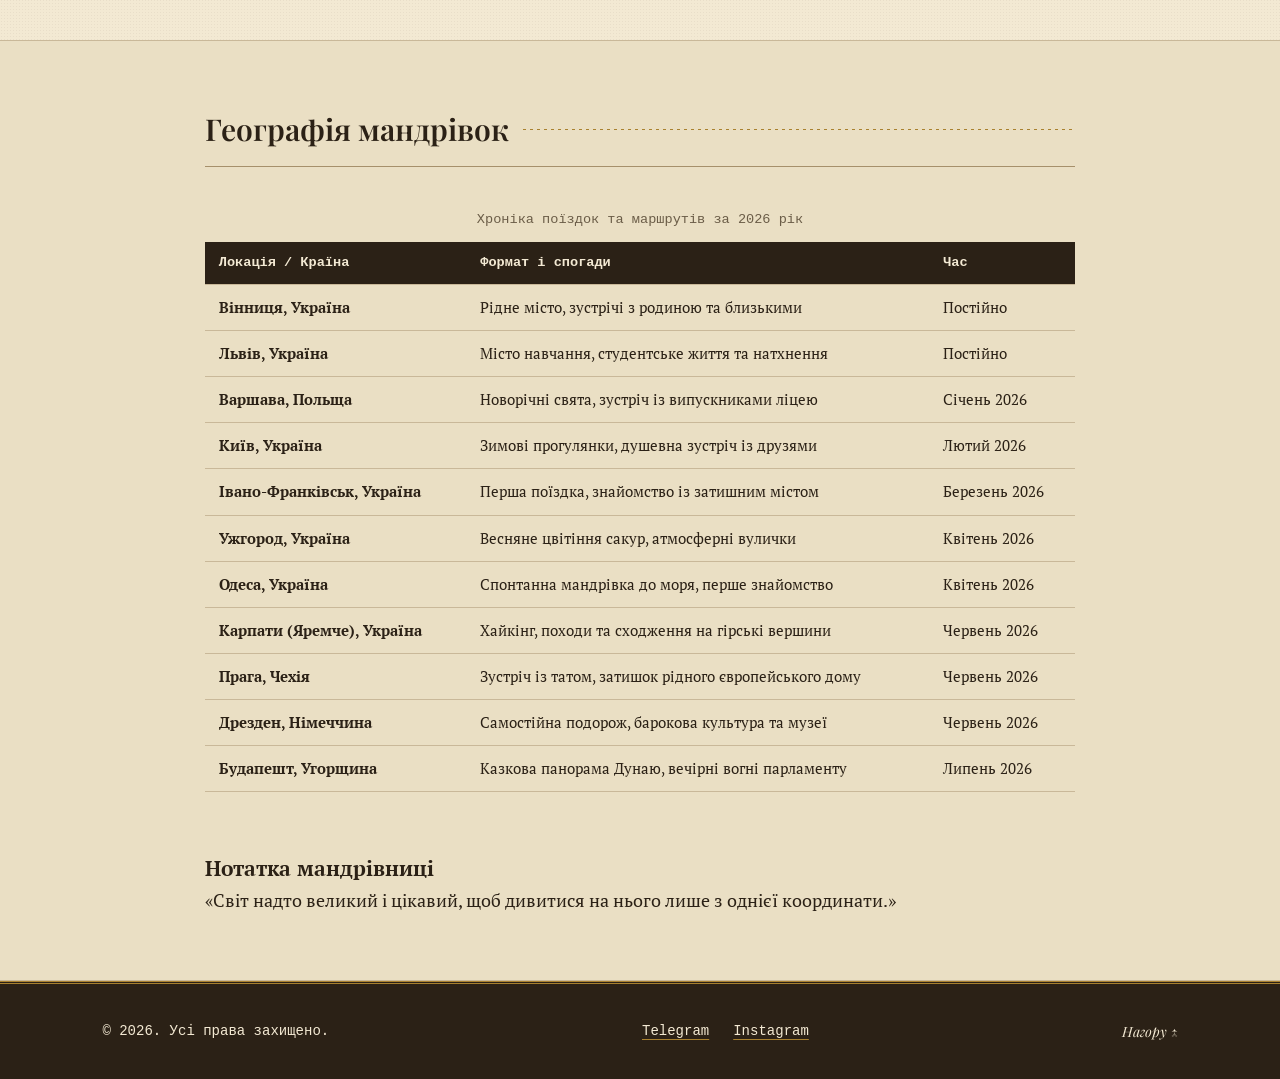
==== commit 137587d9: "Writing README.md file" ====
--- a/travel.html
+++ b/travel.html
@@ -79,7 +79,7 @@
                     </picture>
                     <figcaption class="gallery-caption">
                         <strong>Сколе</strong>
-                        <p class="meta"><time datetime="2026-08">Серпень 2026</time> · Карпати</p>
+                        <p class="meta"><time datetime="2026-08">Серпень 2026</time></p>
                     </figcaption>
                 </figure>
 
--- a/css/style.css
+++ b/css/style.css
@@ -556,7 +556,7 @@
     color: var(--ink-muted);
 }
 
-/* Цитата */
+
 .quote {
     position: relative;
     max-width: 46ch;
@@ -990,13 +990,13 @@
     }
 }
 
-/* ---------- Галерея подорожей (figure / figcaption) ---------- */
+
 .gallery-card {
     padding: 12px;
     display: flex;
     flex-direction: column;
     gap: 12px;
-    clip-path: none; /* вимикаємо рваний край для фотокарток */
+    clip-path: none;
 }
 
 .gallery-card picture,
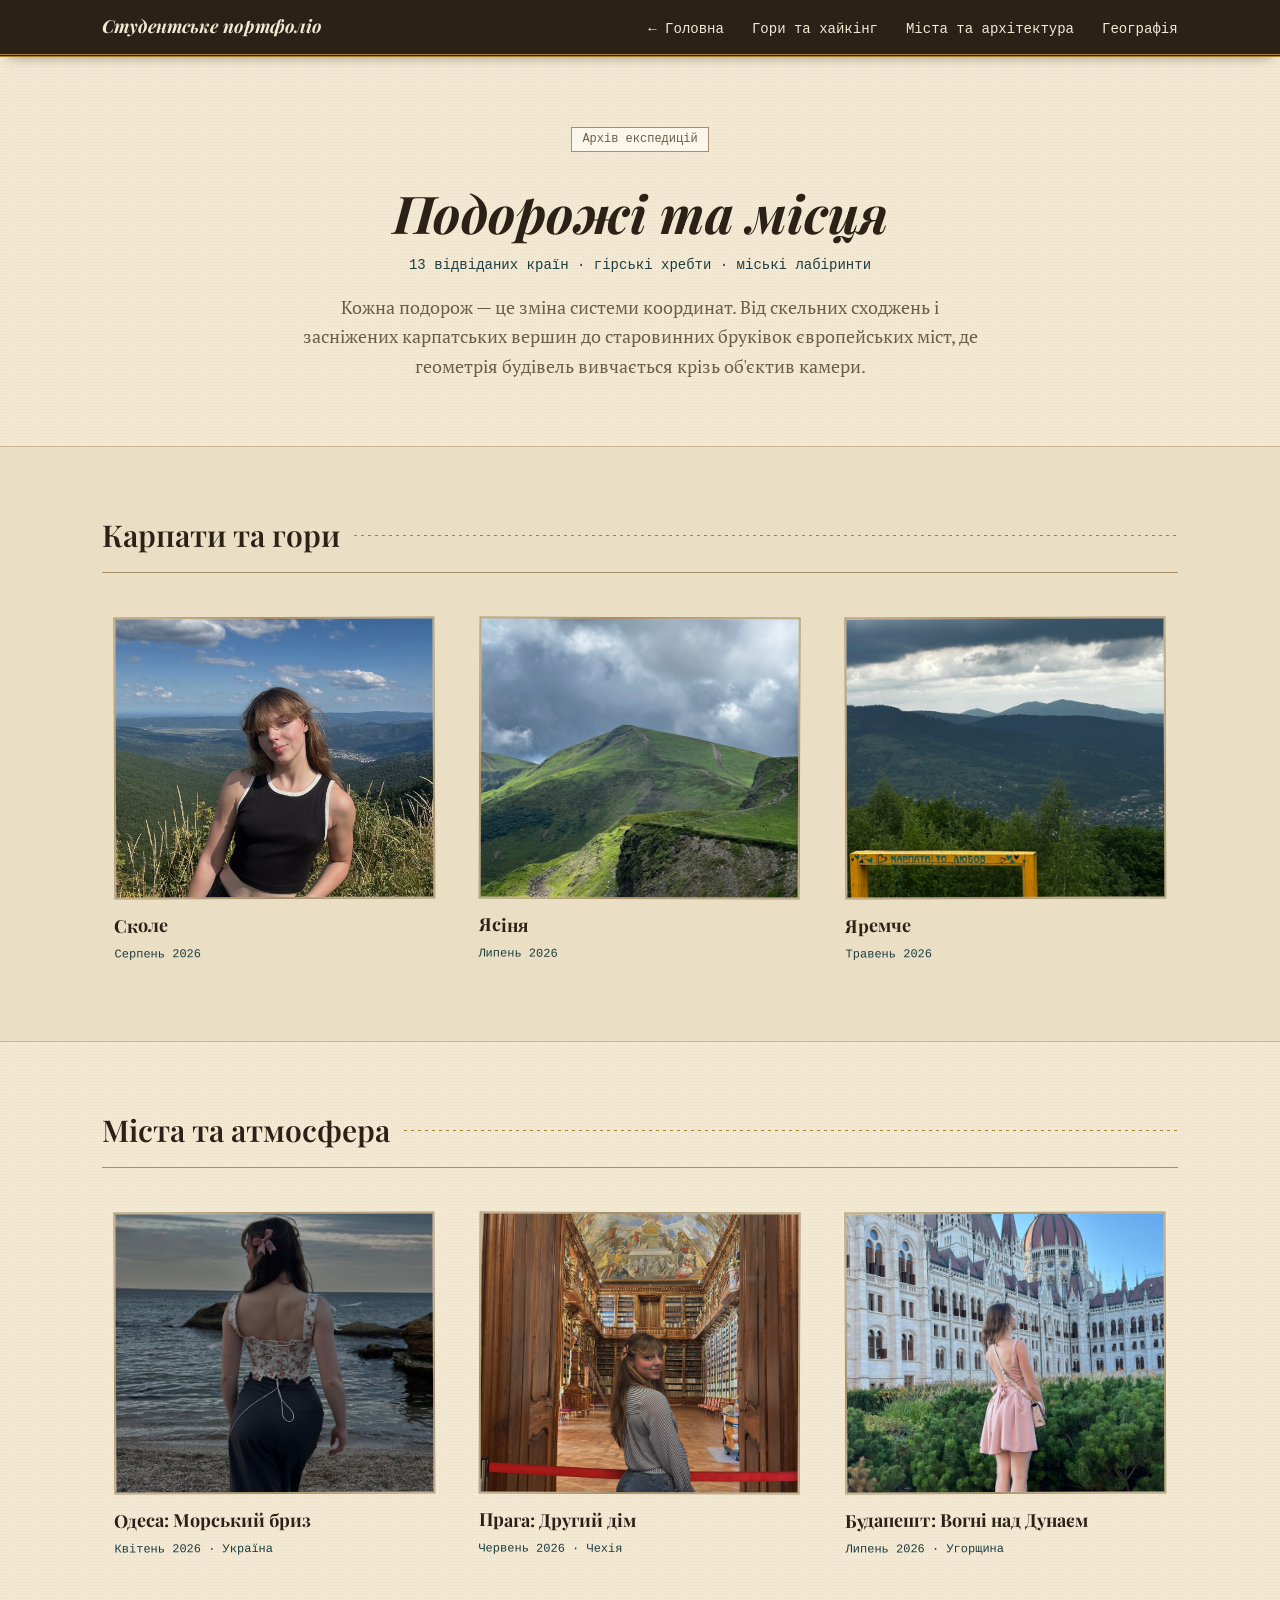
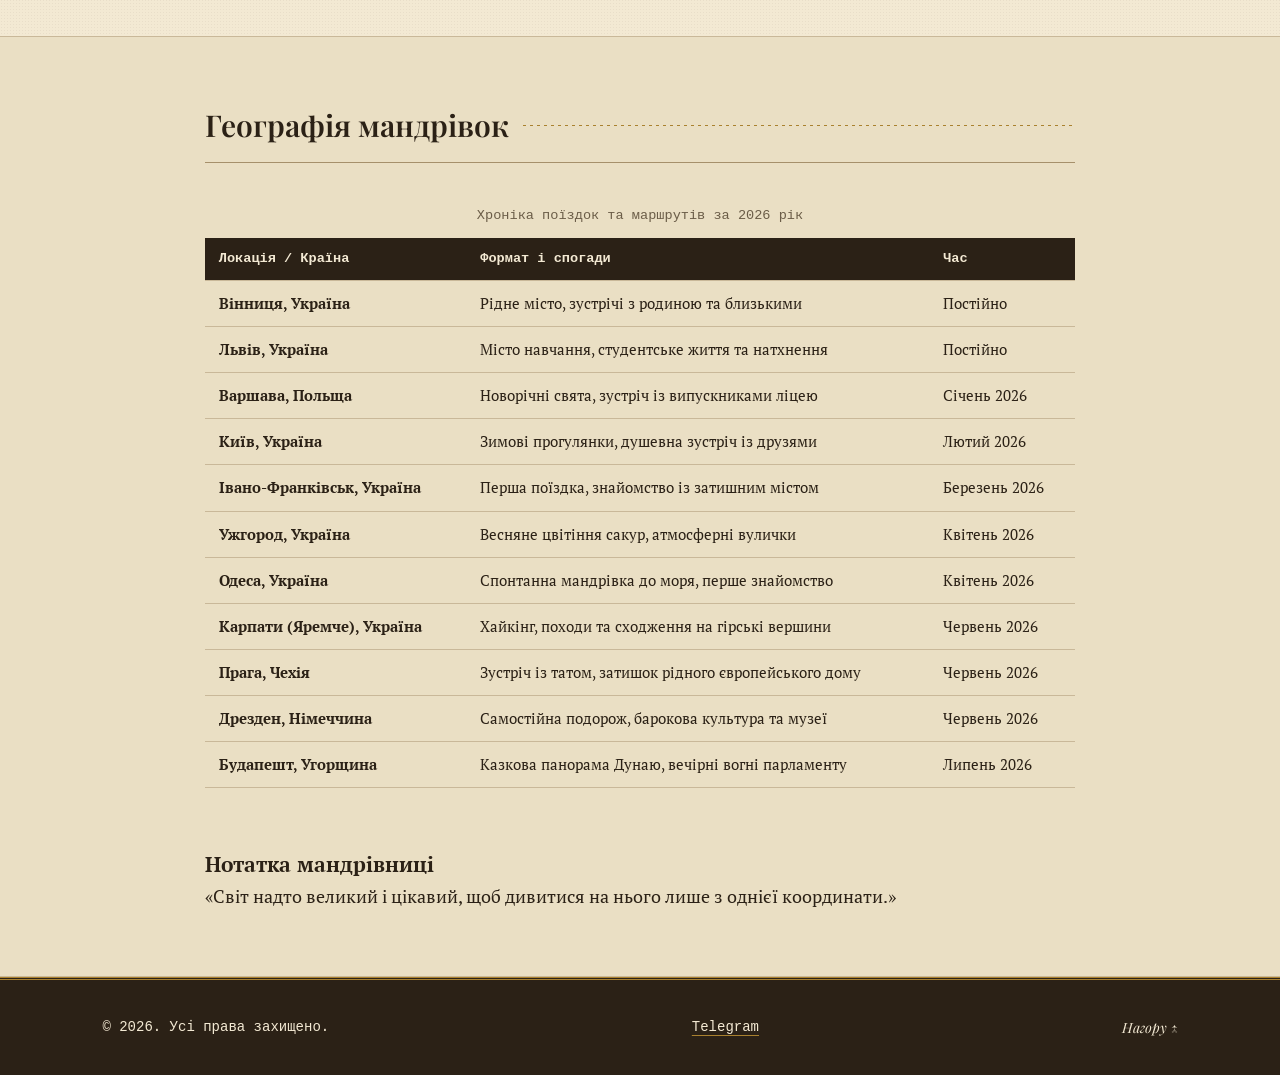
==== commit 33077b90: ".." ====
--- a/travel.html
+++ b/travel.html
@@ -1,29 +1,29 @@
 <!DOCTYPE html>
 <html lang="uk">
 <head>
-    <meta charset="UTF-8" />
-    <meta name="viewport" content="width=device-width, initial-scale=1.0" />
+    <meta charset="UTF-8" >
+    <meta name="viewport" content="width=device-width, initial-scale=1.0" >
     <title>Подорожі та місця — Марія</title>
     <meta
             name="description"
             content="Архів подорожей, міських спостережень та гірських маршрутів. 13 країн, вершини та естетика пам'ятних локацій."
-    />
-
-    <link rel="icon" href="img/favicon.ico" type="image/x-icon" />
-
-    <meta property="og:title" content="Подорожі та місця — Марія" />
-    <meta property="og:description" content="Фотоархів та нотатки з подорожей Україною та світом." />
-    <meta property="og:image" content="https://miarx.github.io/img/IMG_9785.jpg" />
-    <meta property="og:type" content="website" />
-
-    <link rel="preconnect" href="https://fonts.googleapis.com" />
-    <link rel="preconnect" href="https://fonts.gstatic.com" crossorigin />
+    >
+
+    <link rel="icon" href="img/favicon.ico" type="image/x-icon" >
+
+    <meta property="og:title" content="Подорожі та місця — Марія" >
+    <meta property="og:description" content="Фотоархів та нотатки з подорожей Україною та світом." >
+    <meta property="og:image" content="https://miarx.github.io/img/IMG_9785.jpg" >
+    <meta property="og:type" content="website" >
+
+    <link rel="preconnect" href="https://fonts.googleapis.com" >
+    <link rel="preconnect" href="https://fonts.gstatic.com" crossorigin >
     <link
             href="https://fonts.googleapis.com/css2?family=Playfair+Display:ital,wght@0,600;0,700;1,600;1,700&family=PT+Serif:ital,wght@0,400;0,700;1,400&family=PT+Mono&display=swap&subset=cyrillic,latin"
             rel="stylesheet"
-    />
-
-    <link rel="stylesheet" href="css/style.css" />
+    >
+
+    <link rel="stylesheet" href="css/style.css" >
 </head>
 <body>
 <a href="#main" class="skip-link">Перейти до основного вмісту</a>
@@ -239,7 +239,6 @@
         <p>&copy; 2026. Усі права захищено.</p>
         <ul>
             <li><a href="https://t.me/miarxxx" target="_blank" rel="noopener noreferrer" aria-label="Telegram профіль">Telegram</a></li>
-            <li><a href="https://instagram.com" target="_blank" rel="noopener noreferrer" aria-label="Instagram профіль">Instagram</a></li>
         </ul>
         <a href="#main" class="footer-top">Нагору ↑</a>
     </div>
--- a/css/style.css
+++ b/css/style.css
@@ -1,4 +1,3 @@
-
 :root {
     color-scheme: light;
     --paper: #f3e9d3;
@@ -625,11 +624,11 @@
 .grid,
 .card-grid {
     display: grid;
-    grid-template-columns: repeat(auto-fit, minmax(16rem, 1fr));
+    grid-template-columns: repeat(auto-fit, minmax(16rem, 2fr));
     gap: 1.25rem;
 }
 
-
+2
 .card {
     position: relative;
     border-radius: 2px;
